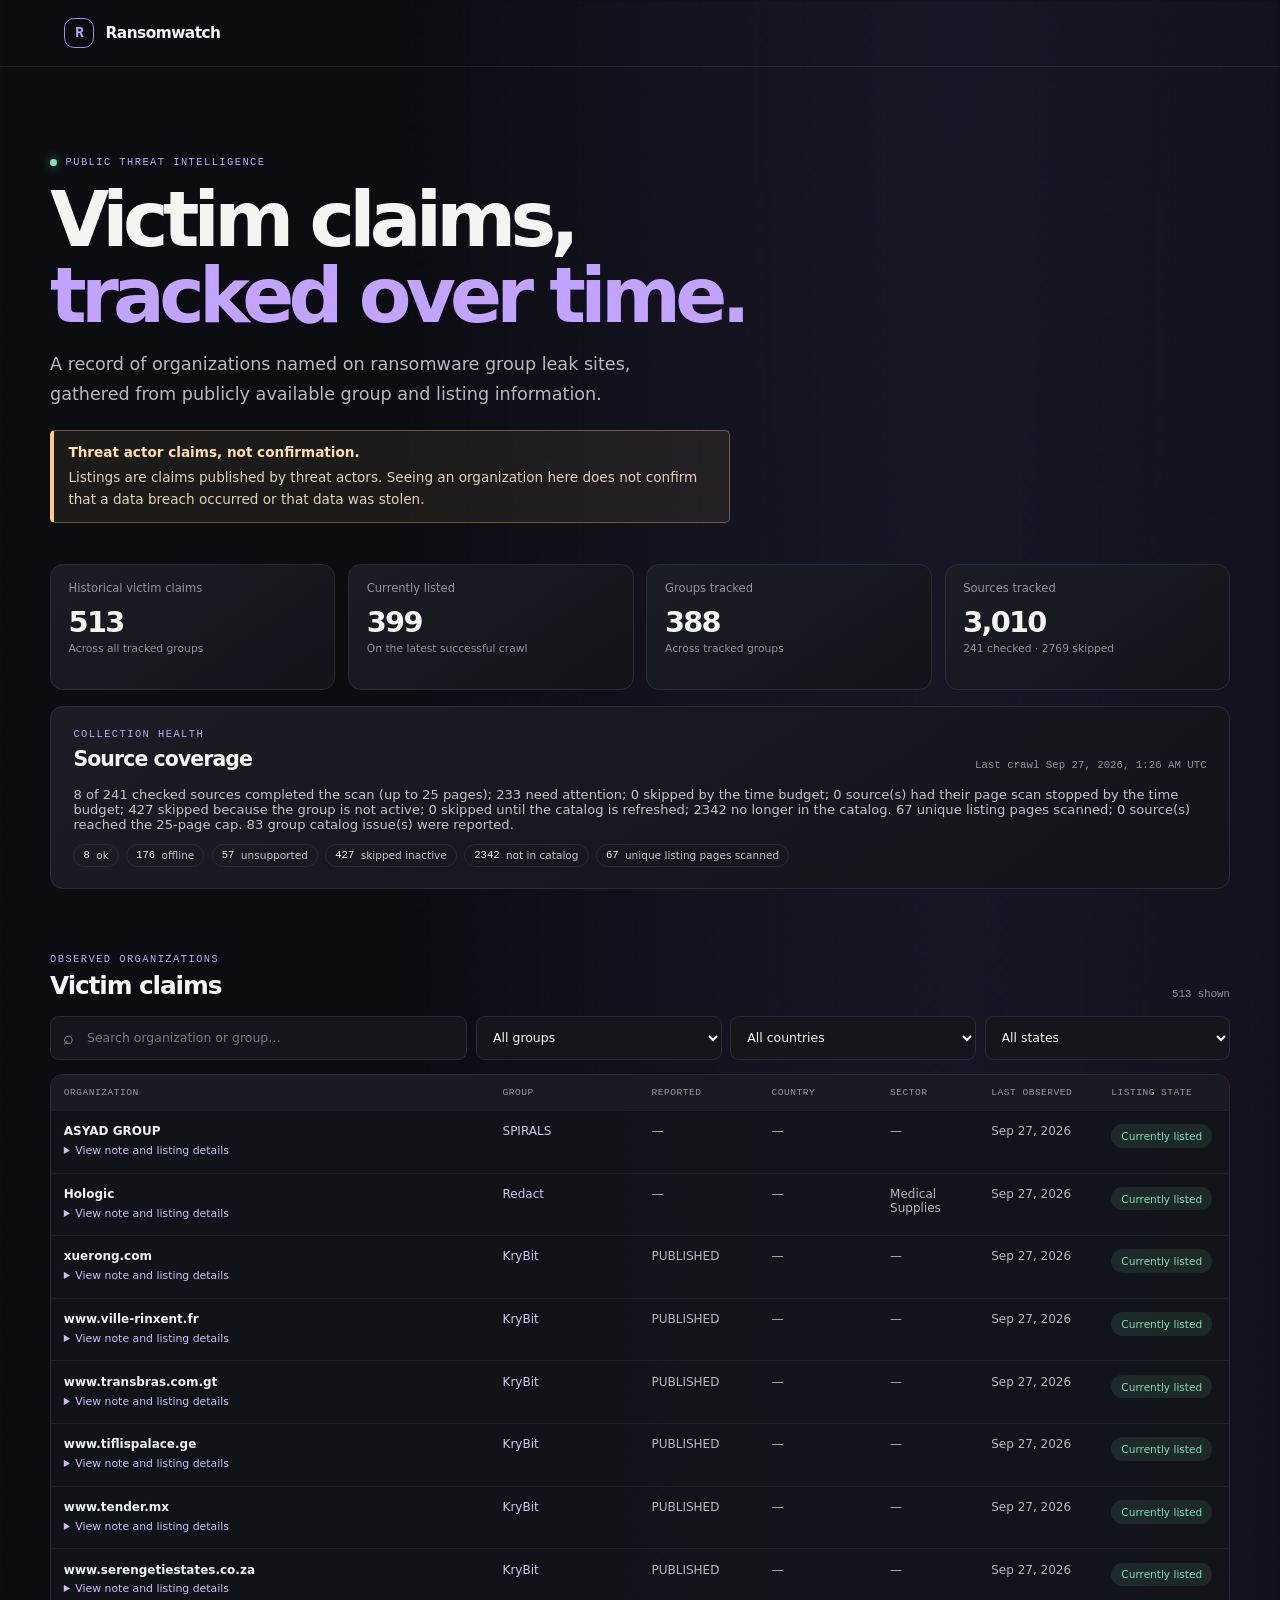
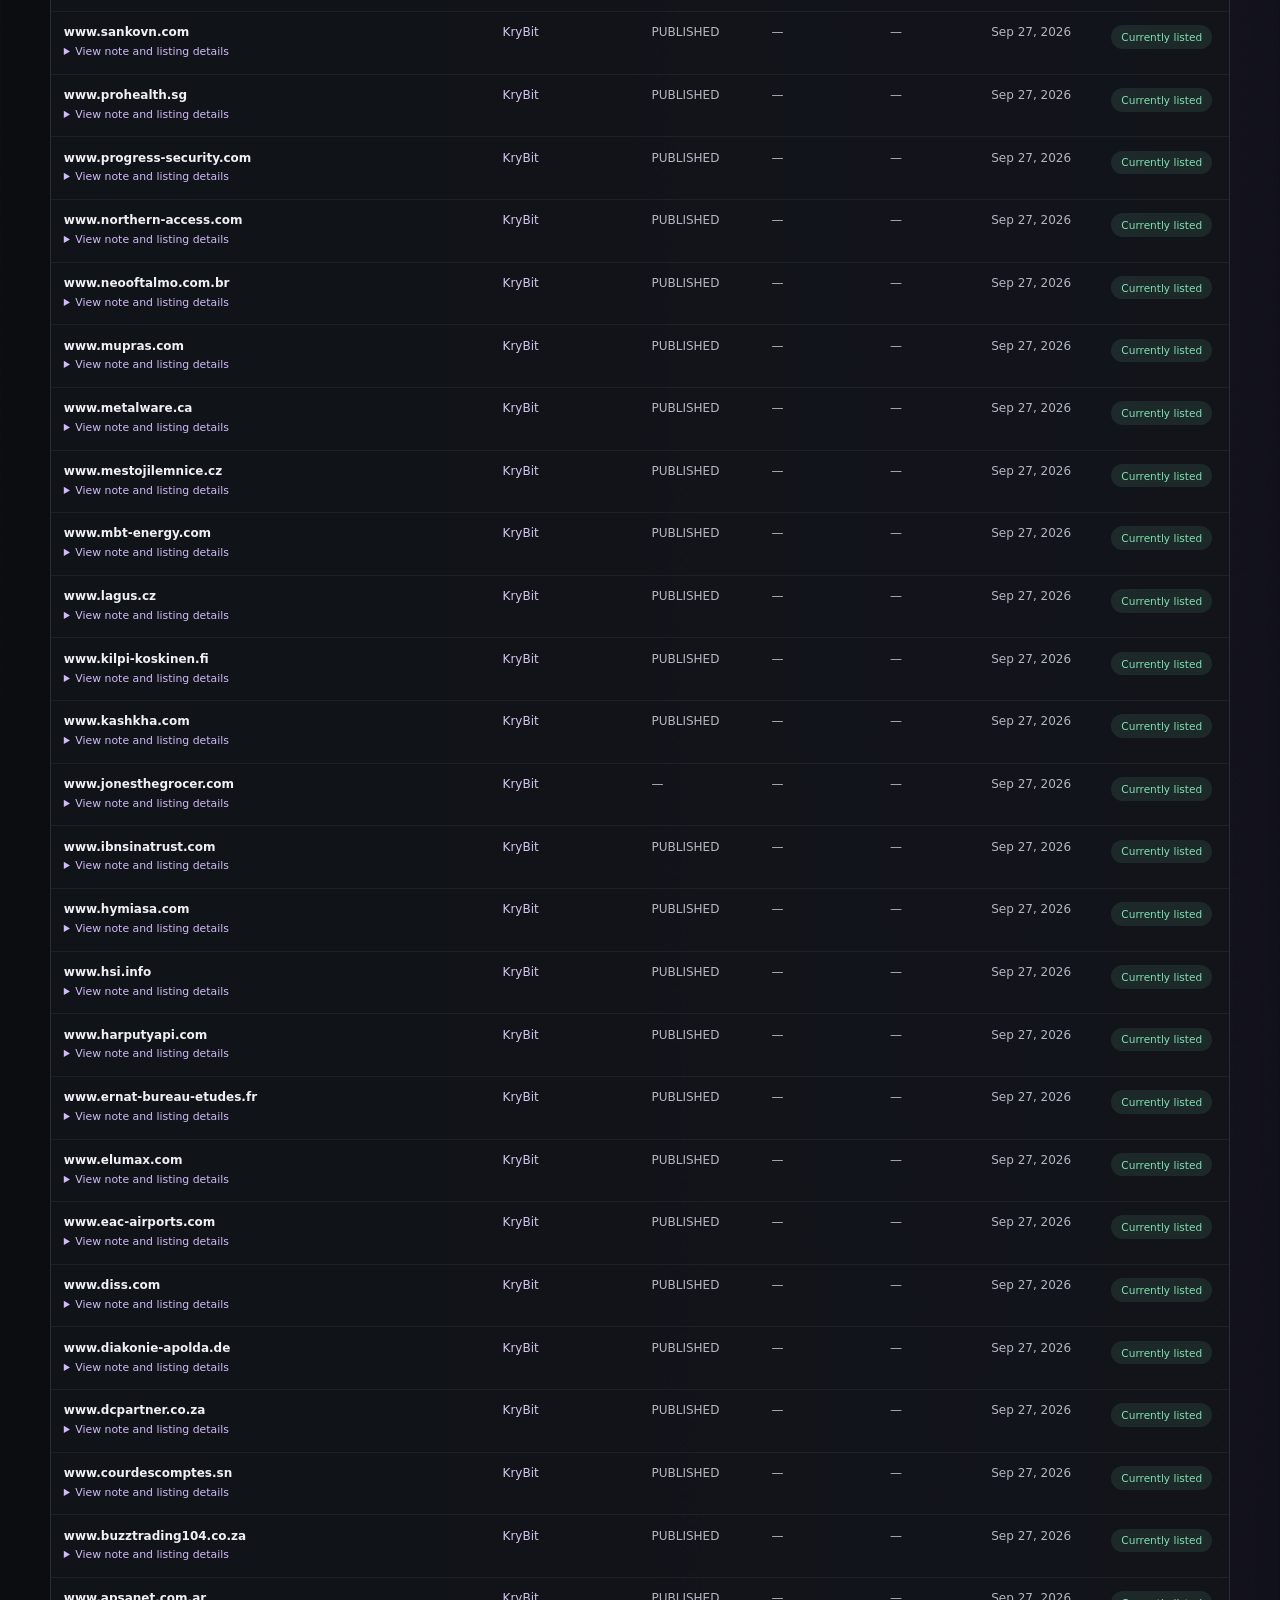
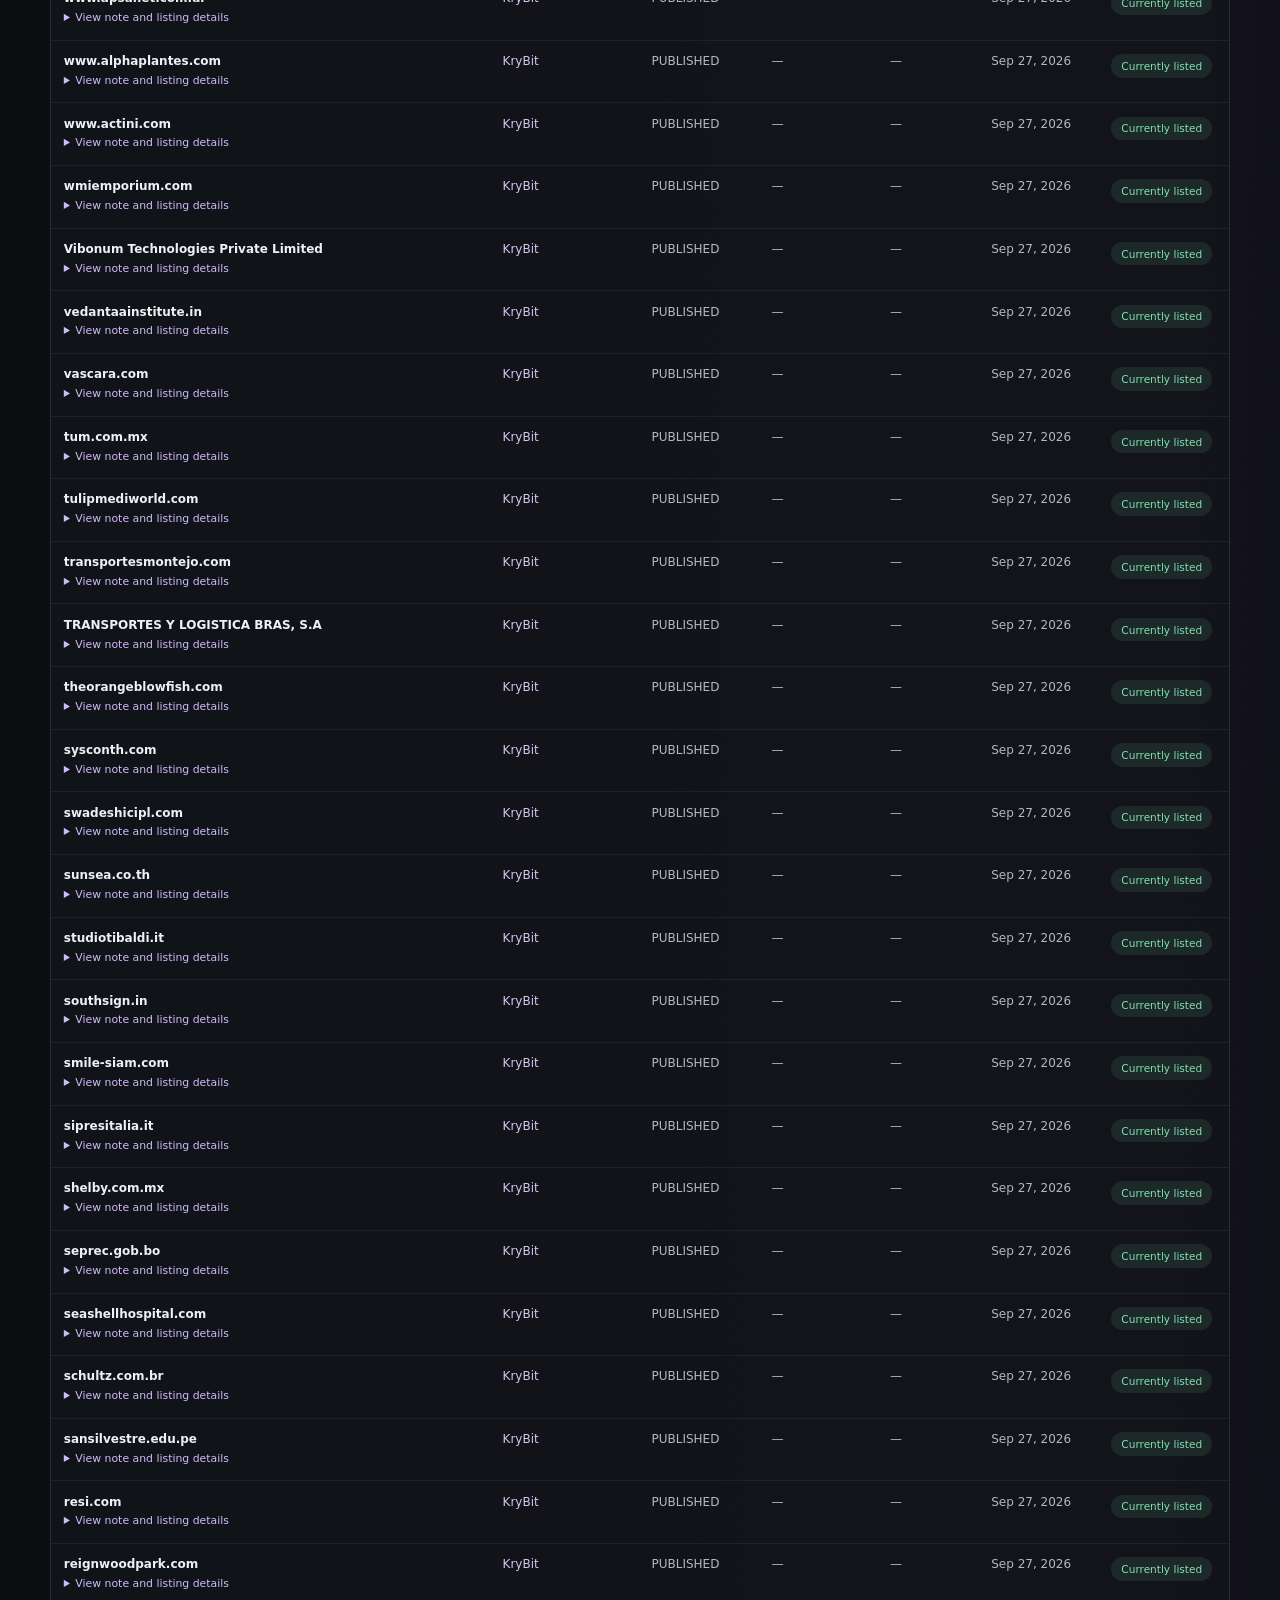
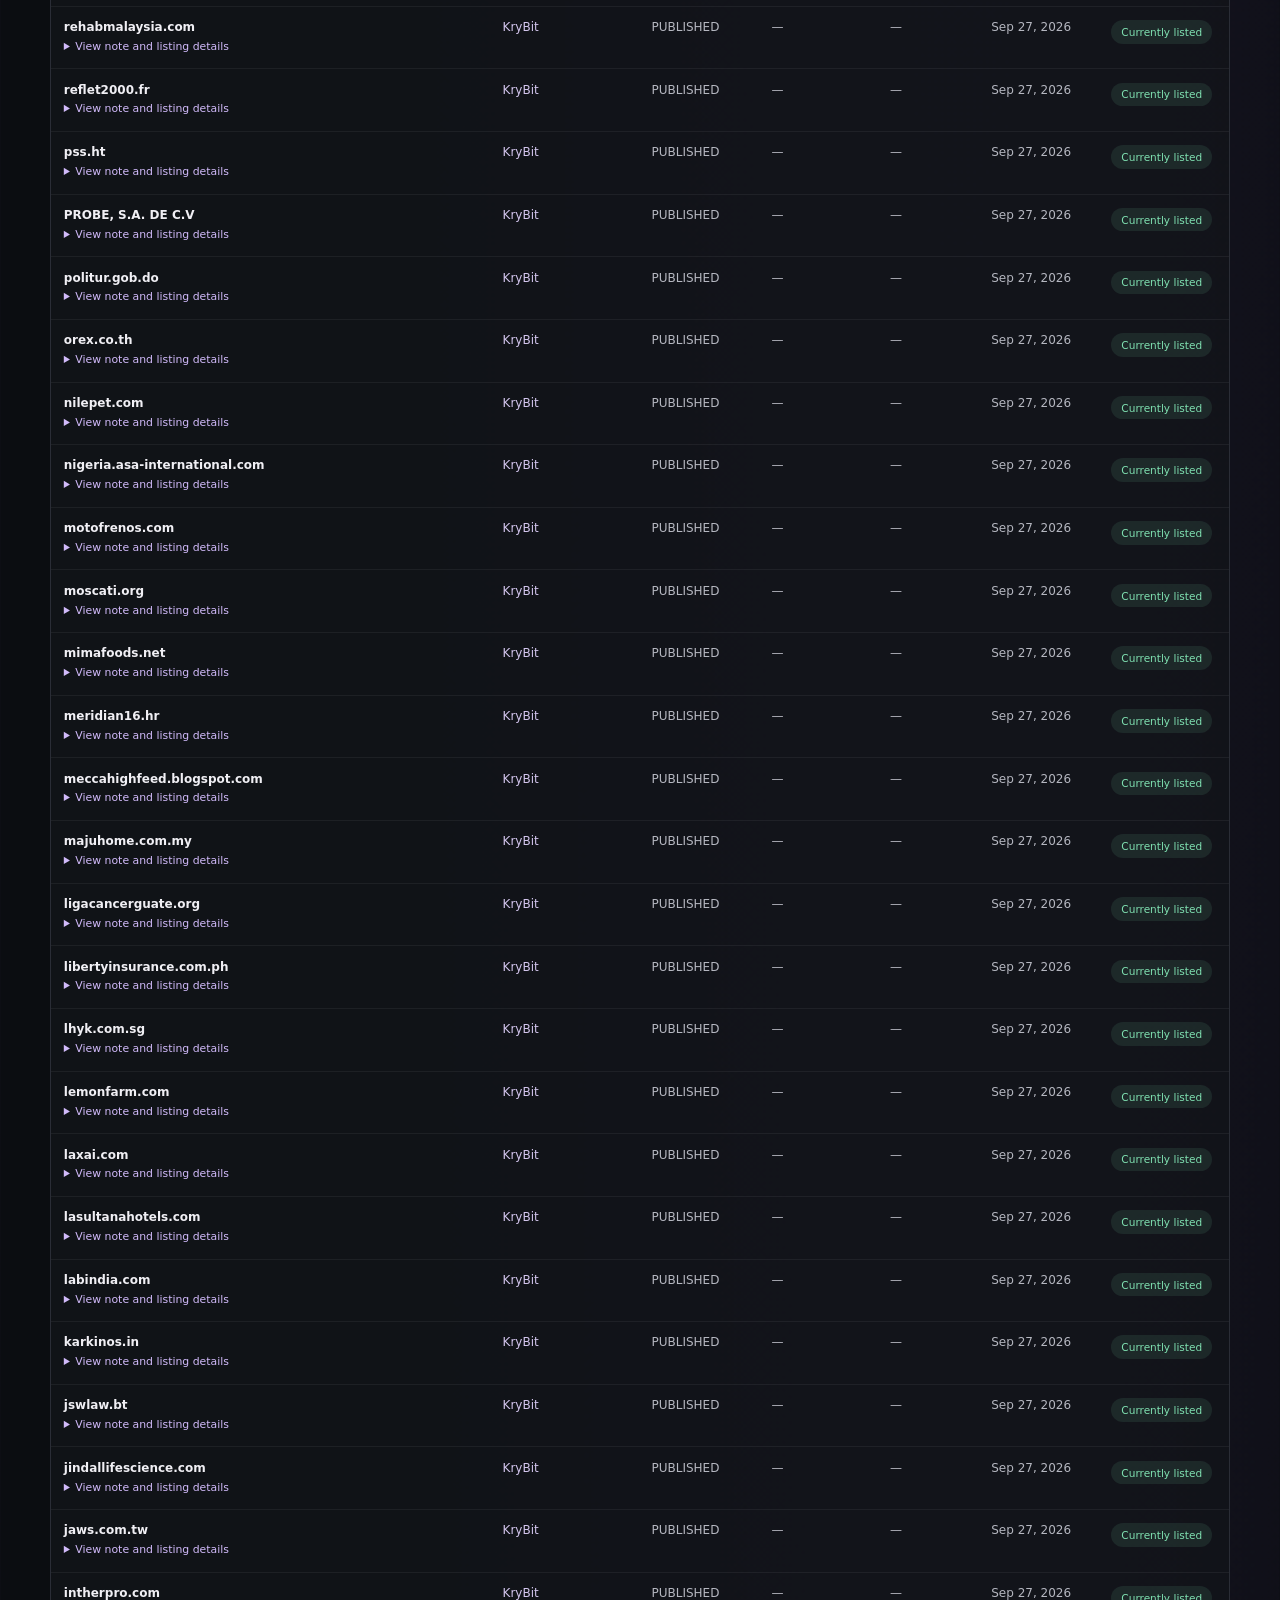
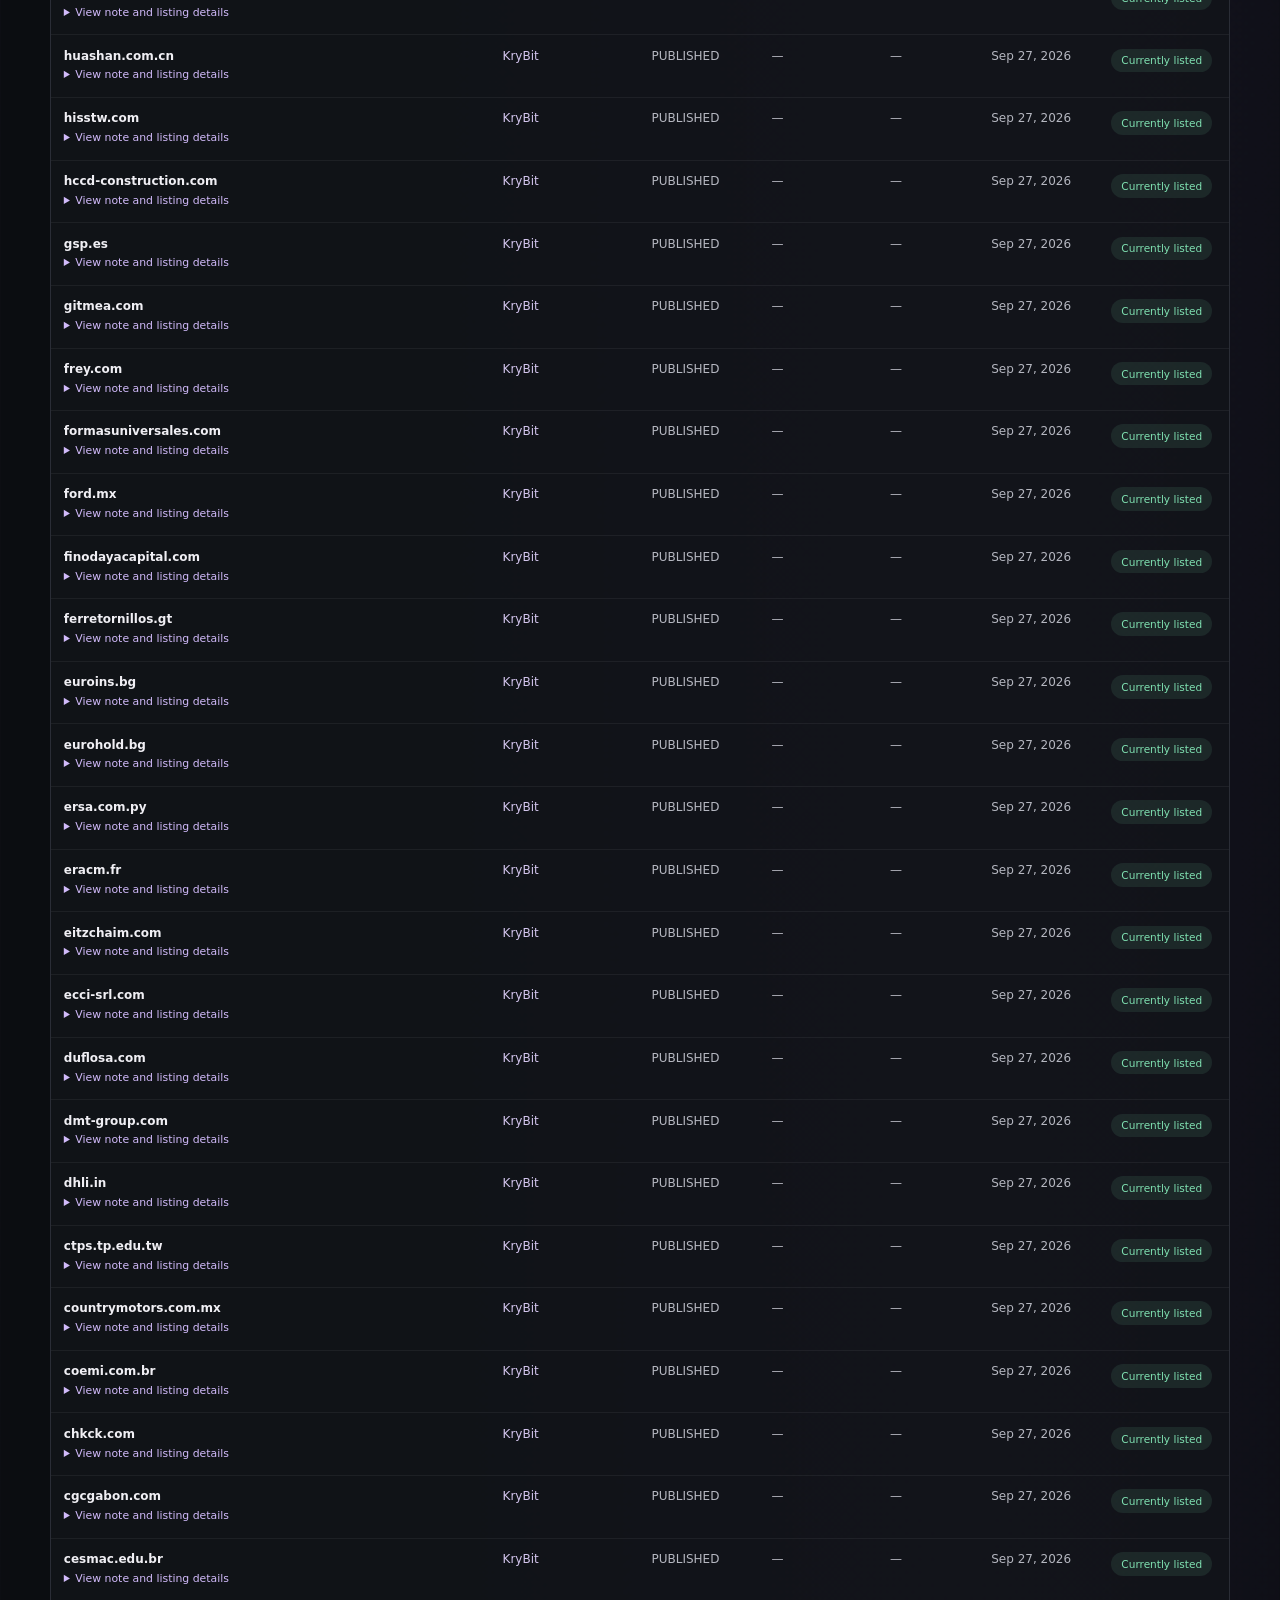
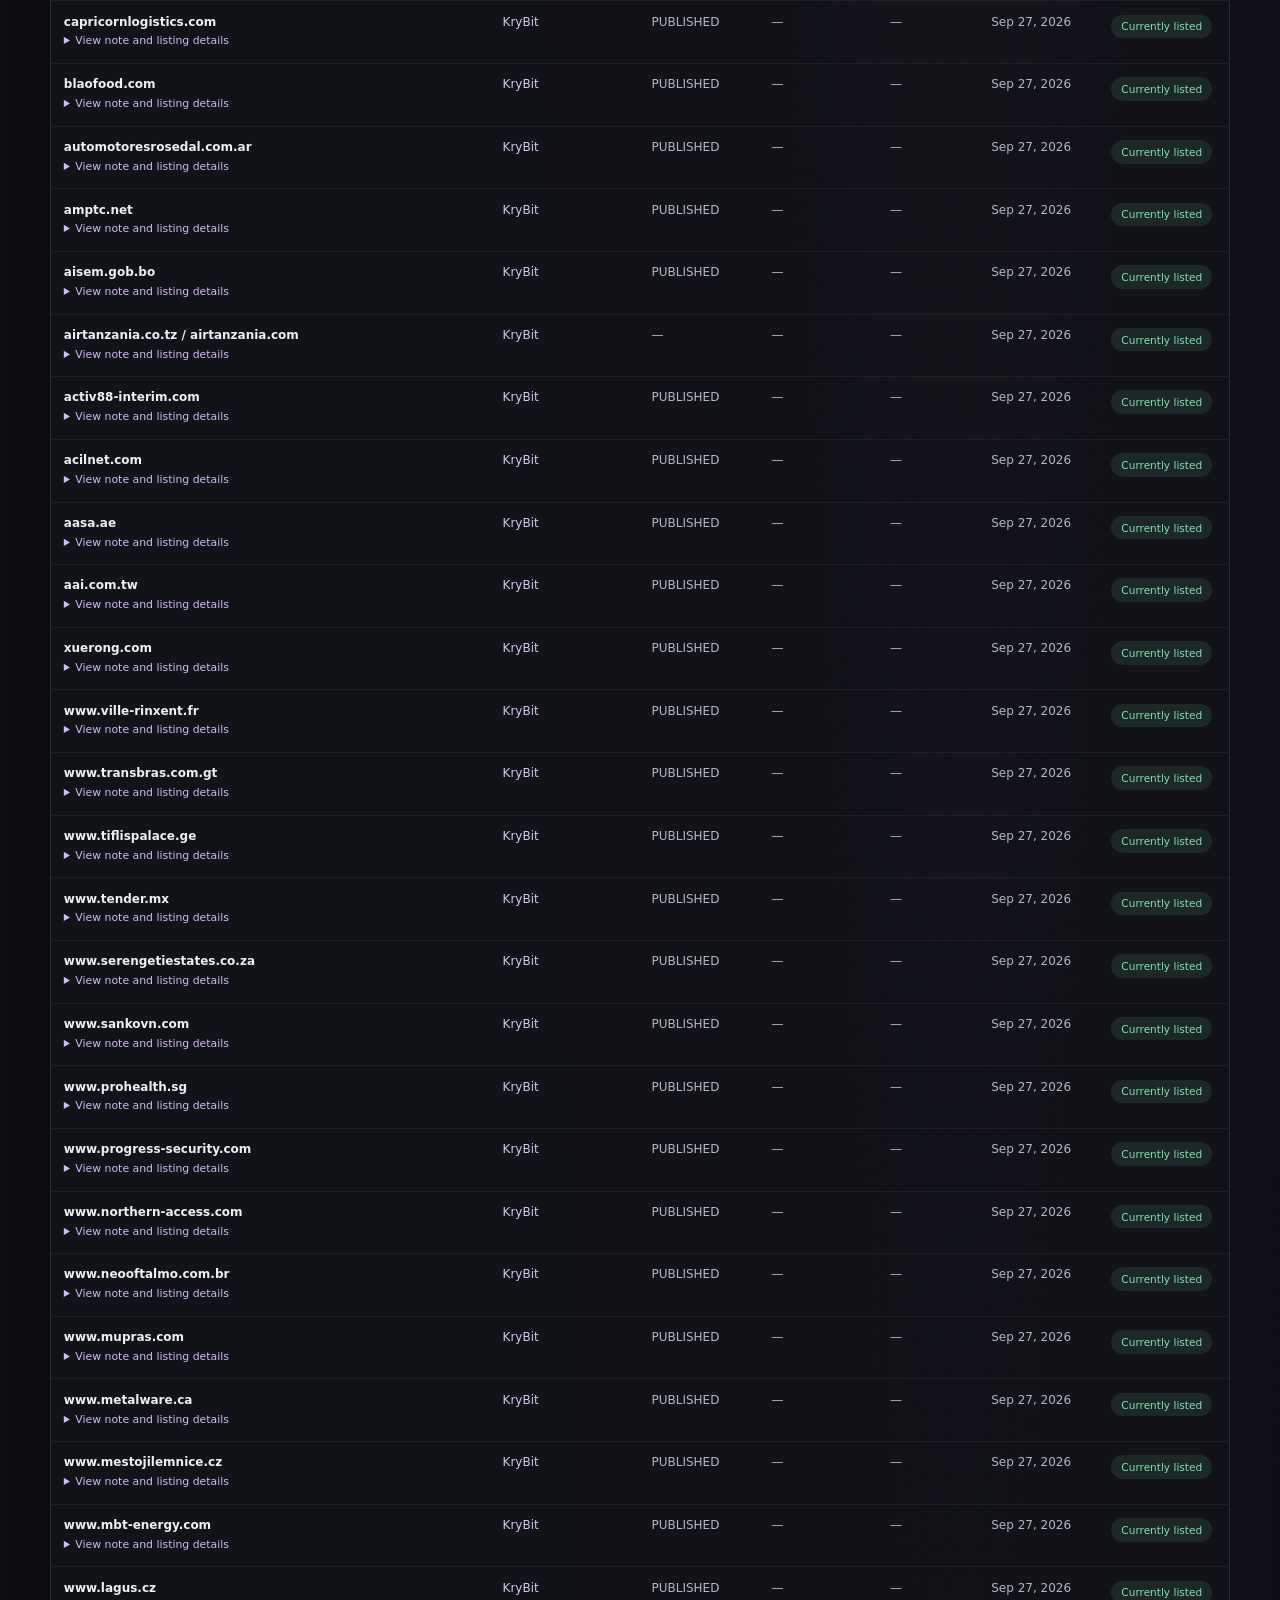
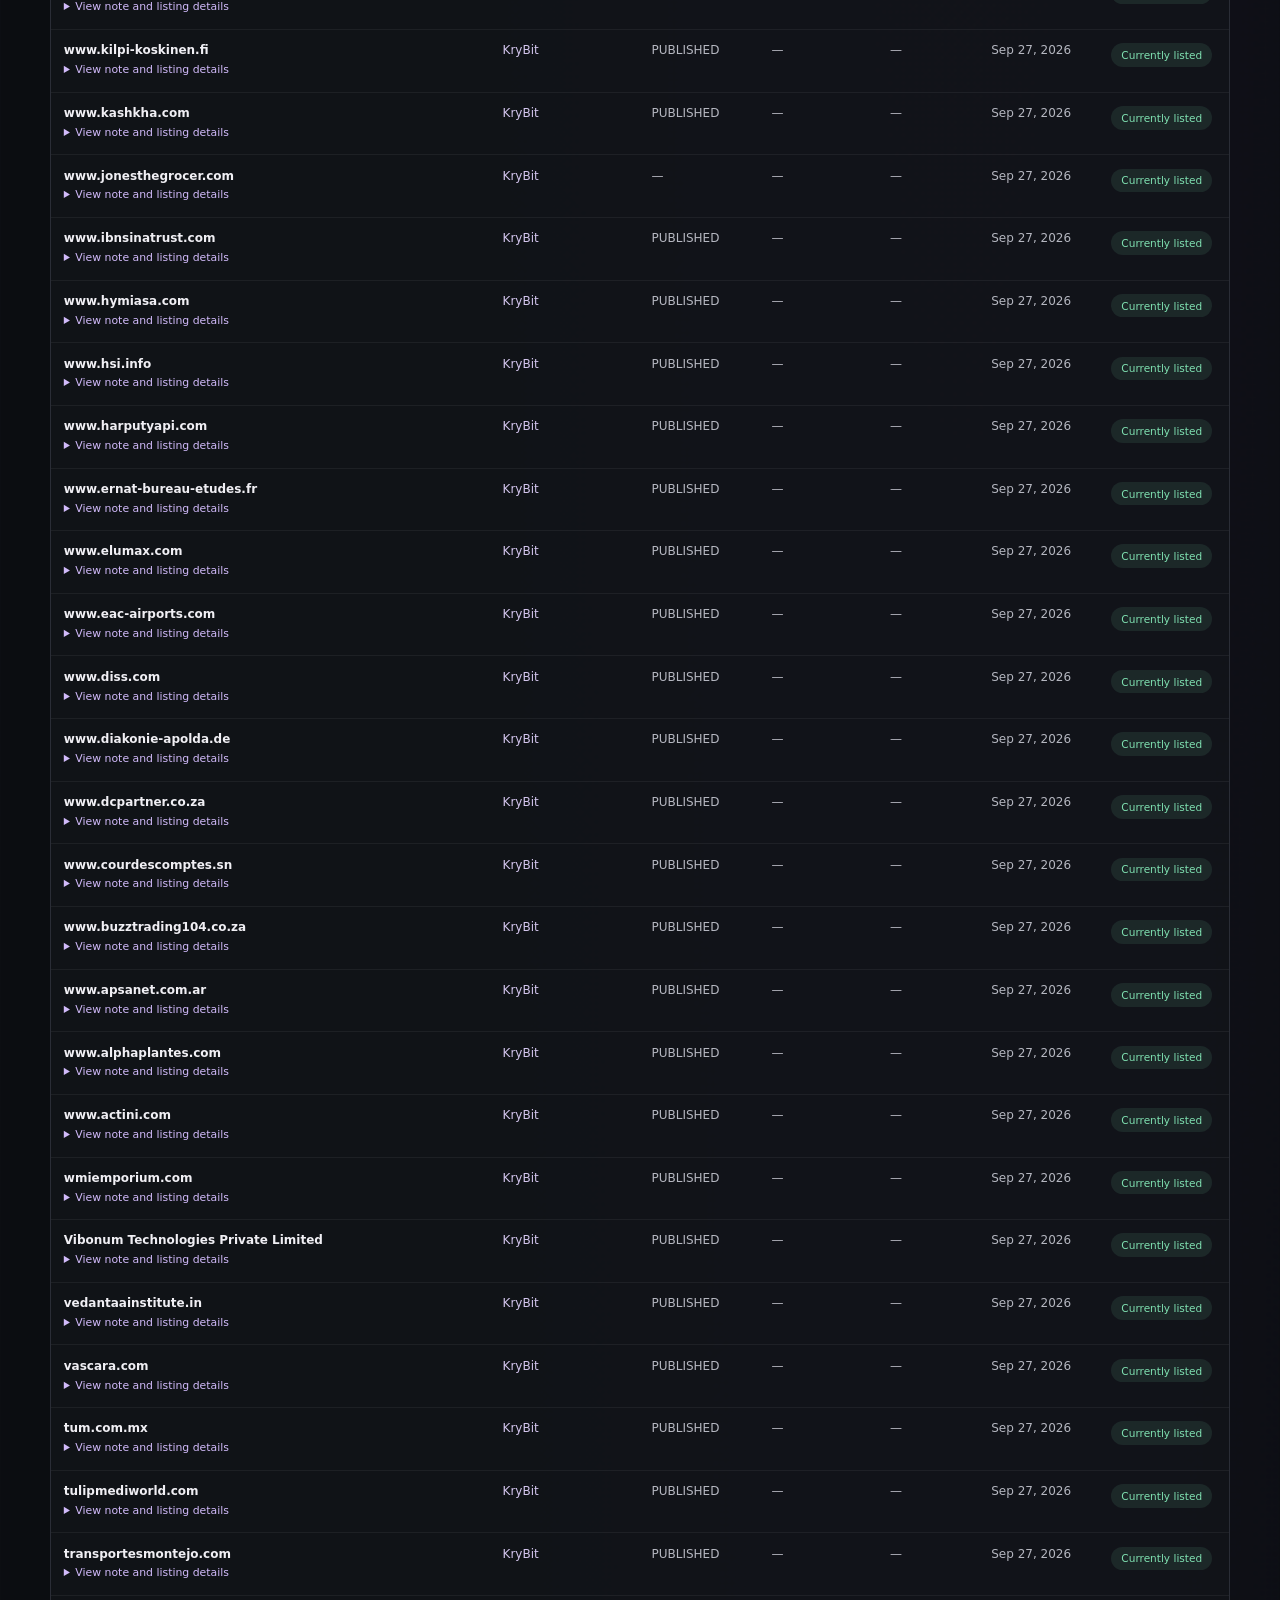
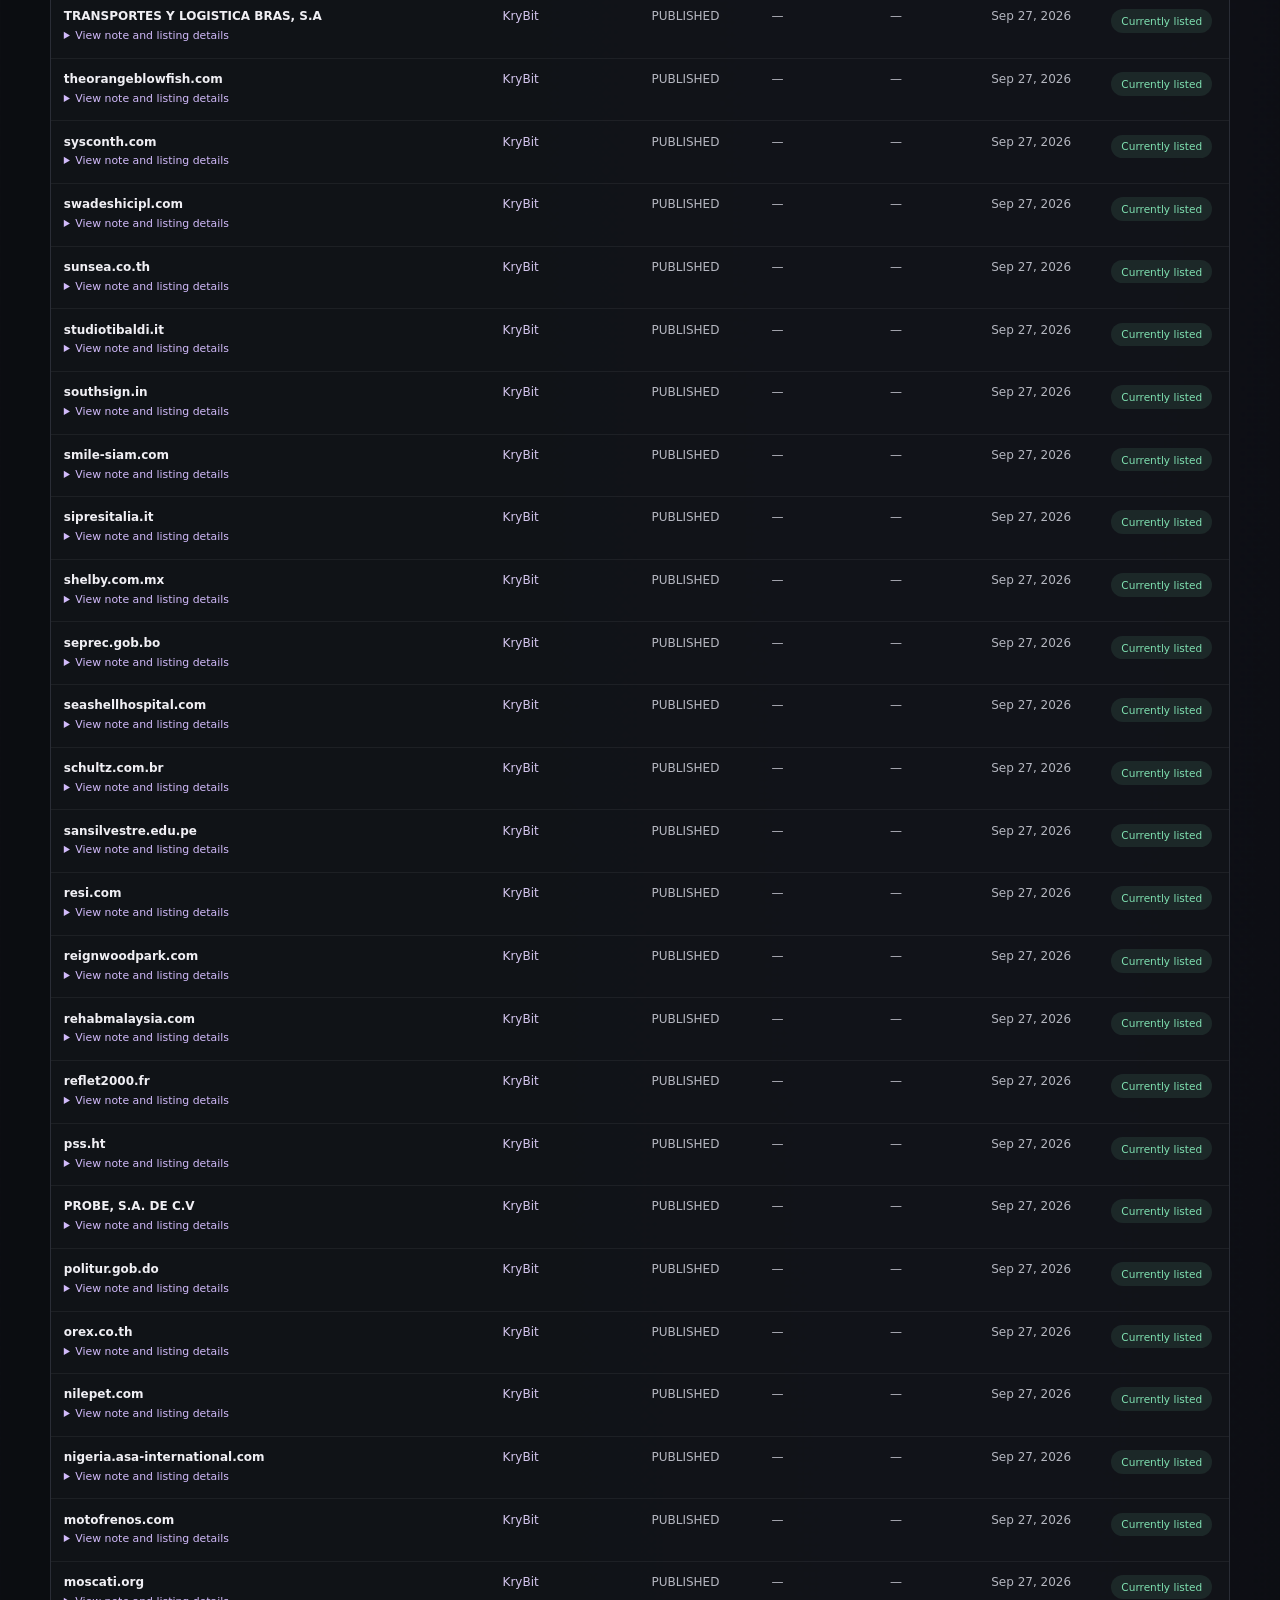
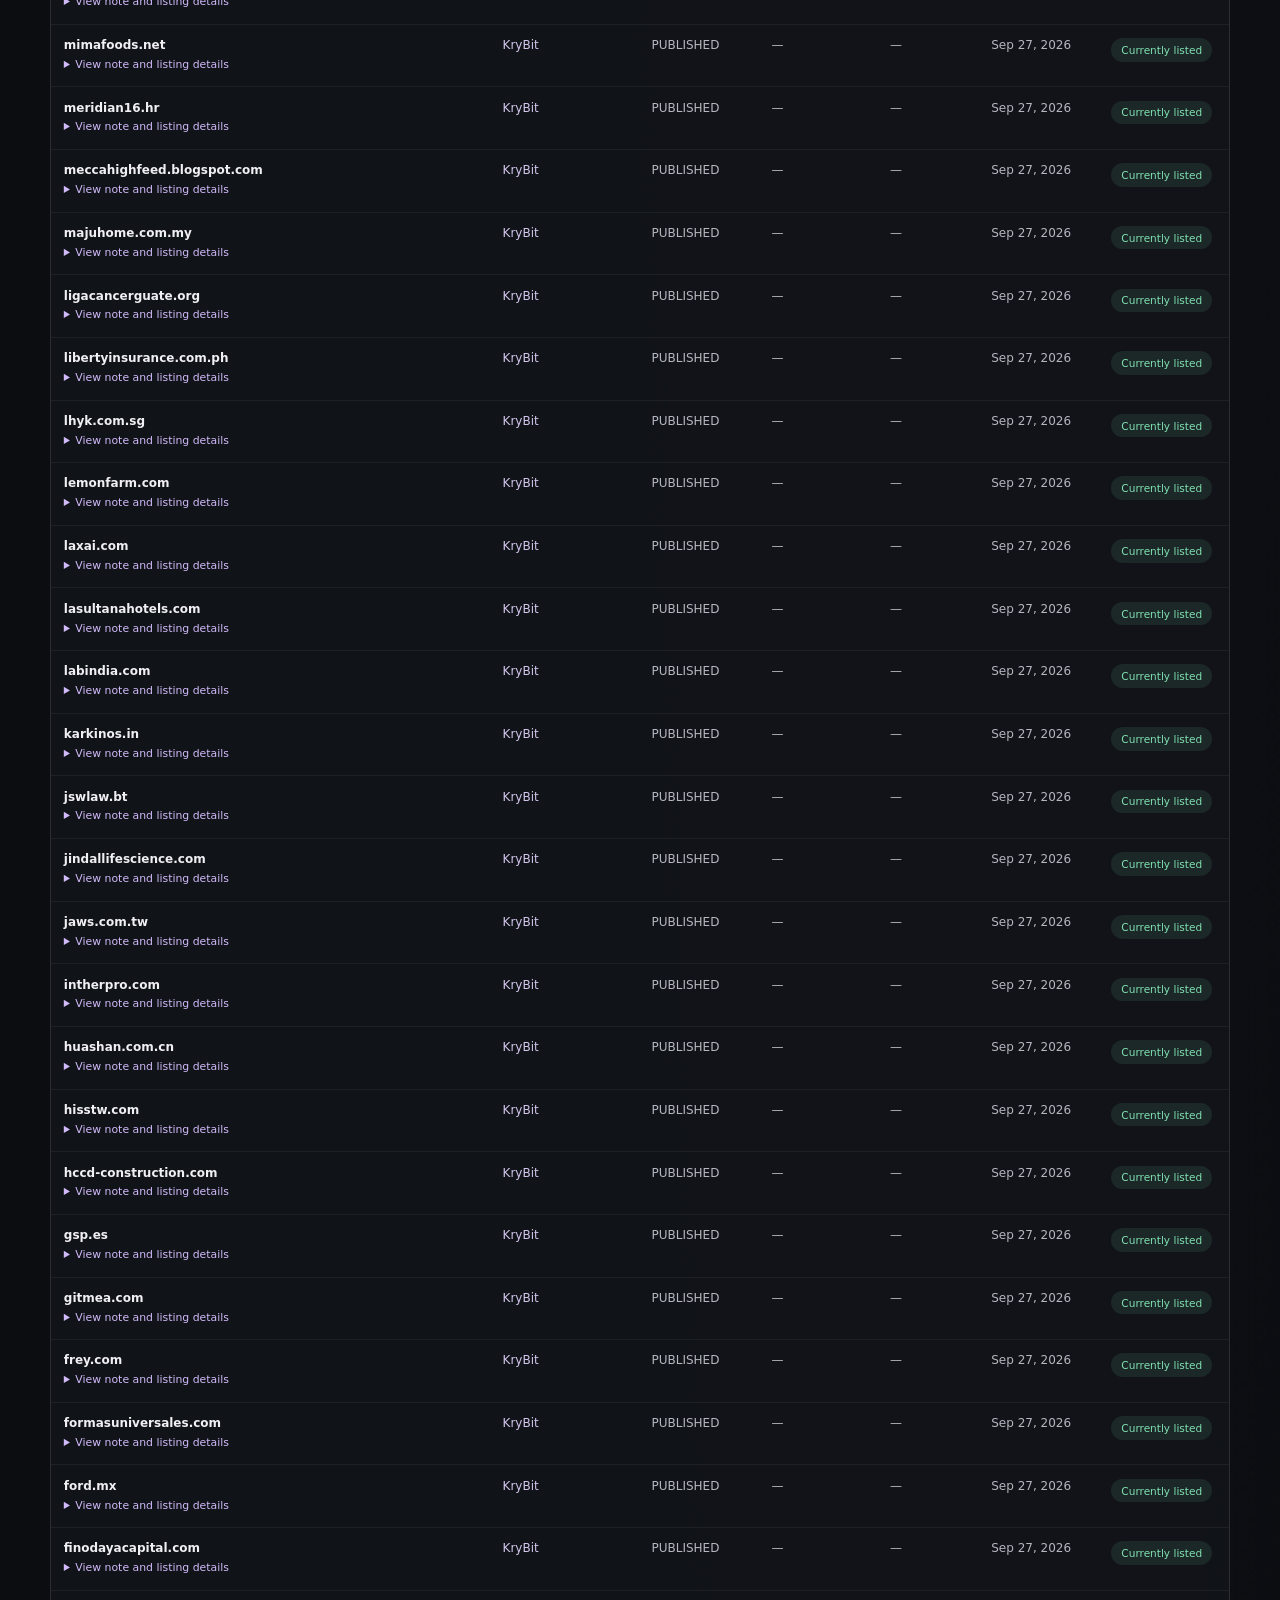
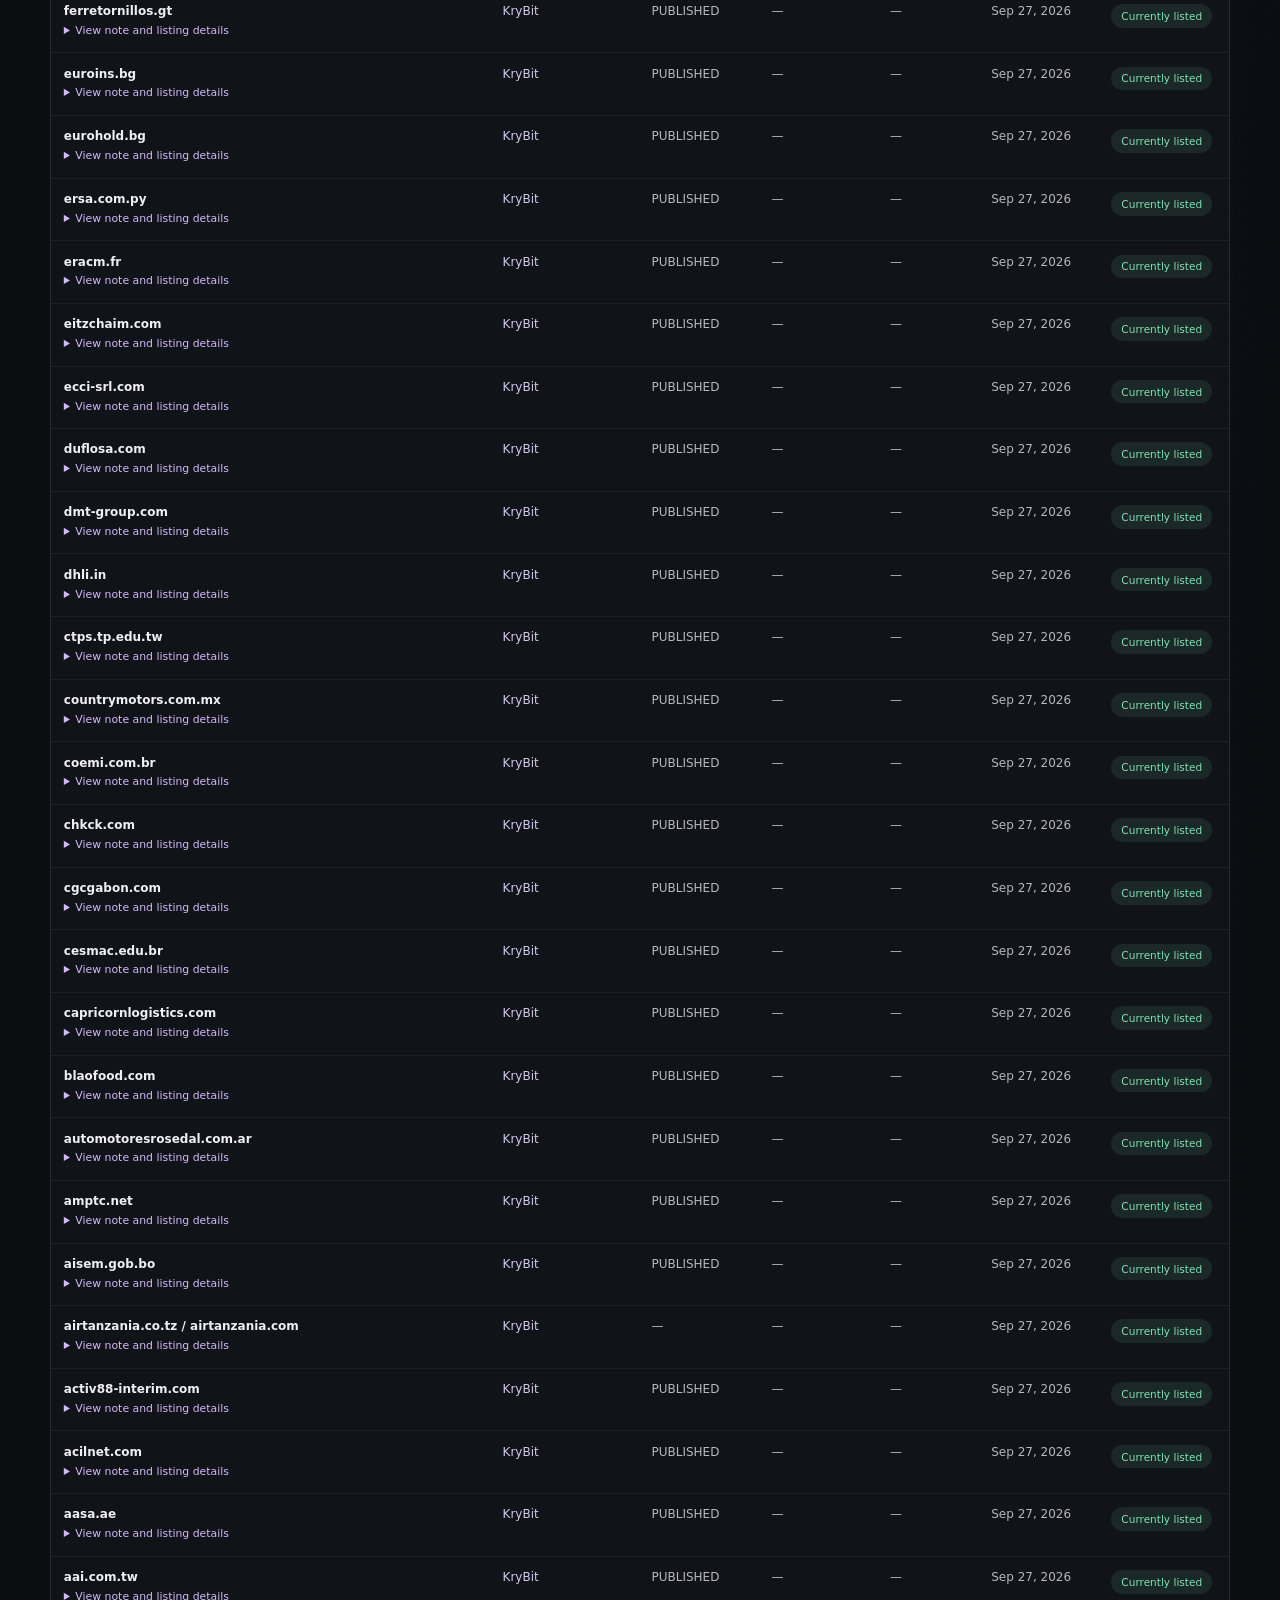
==== site/index.html @ bb66a1a2 "Improve victim classification and listing details" ====
<!doctype html>
<html lang="en">
  <head>
    <meta charset="utf-8">
    <meta name="viewport" content="width=device-width, initial-scale=1">
    <meta name="color-scheme" content="dark">
    <meta name="description" content="A public index of organization names claimed on ransomware group leak sites.">
    <title>Ransomwatch — victim claims tracker</title>
    <link rel="stylesheet" href="./styles.css">
    <script src="./app.js" defer></script>
  </head>
  <body>
    <header class="site-header">
      <a class="brand" href="./" aria-label="Ransomwatch home">
        <span class="brand-mark" aria-hidden="true">R</span>
        <span>Ransomwatch</span>
      </a>
    </header>

    <main class="page-shell">
      <section class="intro">
        <div class="eyebrow"><span class="live-dot"></span> PUBLIC THREAT INTELLIGENCE</div>
        <h1>Victim claims,<br><span>tracked over time.</span></h1>
        <p class="intro-copy">A record of organizations named on ransomware group leak sites, gathered from publicly available group and listing information.</p>
        <p class="claim-note"><strong>Threat actor claims, not confirmation.</strong> Listings are claims published by threat actors. Seeing an organization here does not confirm that a data breach occurred or that data was stolen.</p>
      </section>

      <section class="metrics" aria-label="Dataset overview">
        <article class="metric-card">
          <span class="metric-label">Historical victim claims</span>
          <strong id="metric-total">—</strong>
          <span class="metric-foot">Across all tracked groups</span>
        </article>
        <article class="metric-card">
          <span class="metric-label">Currently listed</span>
          <strong id="metric-listed">—</strong>
          <span class="metric-foot">On the latest successful crawl</span>
        </article>
        <article class="metric-card">
          <span class="metric-label">Groups tracked</span>
          <strong id="metric-groups">—</strong>
          <span class="metric-foot">Across tracked groups</span>
        </article>
        <article class="metric-card">
          <span class="metric-label">Sources tracked</span>
          <strong id="metric-sources">—</strong>
          <span class="metric-foot" id="coverage-caption">Coverage status</span>
        </article>
      </section>

      <section class="coverage-panel" aria-labelledby="coverage-title">
        <div class="coverage-heading">
          <div>
            <p class="eyebrow">COLLECTION HEALTH</p>
            <h2 id="coverage-title">Source coverage</h2>
          </div>
          <p id="updated-at" class="updated-at">Loading update time…</p>
        </div>
        <p id="coverage-summary" class="coverage-summary">Loading crawl status…</p>
        <div id="coverage-details" class="coverage-details" aria-live="polite"></div>
      </section>

      <section class="victims-section" aria-labelledby="victims-title">
        <div class="section-heading">
          <div>
            <p class="eyebrow">OBSERVED ORGANIZATIONS</p>
            <h2 id="victims-title">Victim claims</h2>
          </div>
          <p id="result-count" class="result-count"></p>
        </div>

        <div class="filters" role="search">
          <label class="search-field">
            <span class="sr-only">Search organizations and groups</span>
            <span class="search-icon" aria-hidden="true">⌕</span>
            <input id="search-input" type="search" placeholder="Search organization or group…" autocomplete="off">
          </label>
          <label>
            <span class="sr-only">Filter by group</span>
            <select id="group-filter">
              <option value="">All groups</option>
            </select>
          </label>
          <label>
            <span class="sr-only">Filter by country</span>
            <select id="country-filter">
              <option value="">All countries</option>
            </select>
          </label>
          <label>
            <span class="sr-only">Filter by listing state</span>
            <select id="state-filter">
              <option value="">All states</option>
              <option value="listed">Currently listed</option>
              <option value="not_seen">No longer seen</option>
              <option value="unknown">Unknown / stale</option>
            </select>
          </label>
        </div>

        <div id="loading-state" class="message-state" role="status">Loading victim data…</div>
        <div id="error-state" class="message-state error-state" role="alert" hidden>
          <strong>Victim data could not be loaded.</strong>
          <span id="error-message">Try again later.</span>
        </div>
        <div id="empty-state" class="message-state" hidden>
          <strong id="empty-title">No matching sightings</strong>
          <span id="empty-copy">Change a filter or clear the search.</span>
        </div>

        <div id="table-wrap" class="table-wrap" hidden>
          <table>
            <thead>
              <tr>
                <th scope="col">Organization</th>
                <th scope="col">Group</th>
                <th scope="col">Reported</th>
                <th scope="col">Country</th>
                <th scope="col">Sector</th>
                <th scope="col">Last observed</th>
                <th scope="col">Listing state</th>
              </tr>
            </thead>
            <tbody id="victim-rows"></tbody>
          </table>
        </div>
        <p class="listing-details-hint">Open “View note and listing details” directly below an organization’s name to see its original post title and any extra information captured from the listing.</p>
        <p class="data-footnote">Reported dates, countries, and sectors are shown as they appear on the listing when provided. “Last observed” is when this project last saw the entry. The crawler checks up to the first 25 listing pages for active groups; entries not found in those pages remain unknown. Historical sightings are retained. Optional details are claims shown by the threat actor, not independently verified.</p>
      </section>

      <section id="review-section" class="review-section" aria-labelledby="review-title" hidden>
        <div class="section-heading">
          <div>
            <p class="eyebrow">RETAINED FOR INSPECTION</p>
            <h2 id="review-title">Headlines and ambiguous listings <span class="review-count" id="review-count"></span></h2>
          </div>
        </div>
        <p id="review-summary" class="review-summary"></p>
        <div class="table-wrap">
          <table>
            <thead>
              <tr>
                <th scope="col">Post title</th>
                <th scope="col">Possible organization</th>
                <th scope="col">Group</th>
                <th scope="col">Classification</th>
                <th scope="col">Last observed</th>
                <th scope="col">Claim details</th>
              </tr>
            </thead>
            <tbody id="review-rows"></tbody>
          </table>
        </div>
      </section>
    </main>

    <footer class="site-footer">
      <span>Ransomwatch</span>
      <span>Metadata only · No leaked files are stored or linked</span>
    </footer>
  </body>
</html>
---- site/styles.css ----
:root {
  color-scheme: dark;
  --ink: #f4f4f2;
  --muted: #92949d;
  --subtle: #666a75;
  --surface: #14161b;
  --surface-raised: #1a1c23;
  --line: #2a2d36;
  --page: #0b0d11;
  --accent: #c2a3ff;
  --accent-dim: #3b2d59;
  --green: #7fe0b1;
  --amber: #ffca83;
  --red: #ff8a8a;
  font-family: Inter, ui-sans-serif, system-ui, -apple-system, BlinkMacSystemFont, "Segoe UI", sans-serif;
  background: var(--page);
  color: var(--ink);
  font-synthesis: none;
  text-rendering: optimizeLegibility;
}

* {
  box-sizing: border-box;
}

body {
  margin: 0;
  min-width: 320px;
  background:
    radial-gradient(ellipse at 75% -18%, rgba(100, 69, 155, 0.2), transparent 37rem),
    var(--page);
}

a {
  color: inherit;
}

.site-header,
.site-footer {
  display: flex;
  align-items: center;
  justify-content: space-between;
  gap: 1.5rem;
  padding: 1.1rem clamp(1.25rem, 5vw, 5rem);
}

.site-header {
  border-bottom: 1px solid rgba(255, 255, 255, 0.07);
}

.brand {
  display: inline-flex;
  align-items: center;
  gap: 0.7rem;
  text-decoration: none;
  font-size: 0.96rem;
  font-weight: 800;
  letter-spacing: -0.035em;
}

.brand-mark {
  display: grid;
  width: 1.9rem;
  height: 1.9rem;
  place-items: center;
  border: 1px solid #a988e5;
  border-radius: 0.62rem;
  color: var(--accent);
  font-family: ui-monospace, SFMono-Regular, Menlo, monospace;
  font-size: 0.88rem;
}

.page-shell {
  width: min(100% - 2.5rem, 1180px);
  margin: 0 auto;
}

.intro {
  max-width: 760px;
  padding: clamp(3rem, 7vw, 6.4rem) 0 2.6rem;
}

.eyebrow {
  margin: 0 0 0.85rem;
  color: var(--accent);
  font-family: ui-monospace, SFMono-Regular, Menlo, monospace;
  font-size: 0.65rem;
  letter-spacing: 0.14em;
}

.intro .eyebrow {
  display: flex;
  align-items: center;
  gap: 0.55rem;
}

.live-dot {
  display: inline-block;
  width: 0.42rem;
  height: 0.42rem;
  border-radius: 50%;
  background: var(--green);
  box-shadow: 0 0 0.75rem rgba(127, 224, 177, 0.55);
}

h1,
h2,
p {
  margin-top: 0;
}

h1,
h2 {
  font-family: Inter, ui-sans-serif, system-ui, -apple-system, BlinkMacSystemFont, "Segoe UI", sans-serif;
}

h1 {
  margin-bottom: 1rem;
  font-size: clamp(2.55rem, 6vw, 5rem);
  font-weight: 800;
  letter-spacing: -0.075em;
  line-height: 0.99;
}

h1 span {
  color: var(--accent);
}

.intro-copy {
  max-width: 610px;
  margin-bottom: 1.25rem;
  color: #b8b9c0;
  font-size: clamp(0.97rem, 1.7vw, 1.1rem);
  line-height: 1.7;
}

.claim-note {
  max-width: 680px;
  margin: 0;
  padding: 0.72rem 0.9rem;
  border: 1px solid rgba(255, 202, 131, 0.34);
  border-left: 4px solid var(--amber);
  border-radius: 0.3rem;
  background: rgba(255, 202, 131, 0.075);
  color: #e1d2b9;
  font-size: 0.85rem;
  line-height: 1.6;
}

.claim-note strong {
  display: block;
  margin-bottom: 0.18rem;
  color: #ffe0ac;
}

.metrics {
  display: grid;
  grid-template-columns: repeat(4, minmax(0, 1fr));
  gap: 0.8rem;
  margin-bottom: 1rem;
}

.metric-card,
.coverage-panel {
  border: 1px solid var(--line);
  border-radius: 0.8rem;
  background: linear-gradient(145deg, rgba(28, 30, 38, 0.94), rgba(18, 20, 25, 0.96));
}

.metric-card {
  min-height: 126px;
  padding: 1rem 1.1rem;
}

.metric-label,
.metric-foot {
  display: block;
  color: var(--muted);
  font-size: 0.72rem;
}

.metric-card strong {
  display: block;
  margin: 0.6rem 0 0.2rem;
  font-size: 1.8rem;
  font-weight: 700;
  letter-spacing: -0.06em;
}

.metric-foot {
  font-size: 0.67rem;
}

.coverage-panel {
  margin-bottom: 4rem;
  padding: 1.3rem 1.4rem;
}

.coverage-heading,
.section-heading {
  display: flex;
  align-items: end;
  justify-content: space-between;
  gap: 1rem;
}

.coverage-heading h2,
.section-heading h2 {
  margin: 0;
  font-size: 1.28rem;
  letter-spacing: -0.045em;
}

.coverage-heading .eyebrow,
.section-heading .eyebrow {
  margin-bottom: 0.4rem;
}

.updated-at,
.result-count {
  margin: 0;
  color: var(--muted);
  font-family: ui-monospace, SFMono-Regular, Menlo, monospace;
  font-size: 0.67rem;
}

.coverage-summary {
  margin: 1rem 0 0.75rem;
  color: #c2c3ca;
  font-size: 0.82rem;
}

.coverage-details {
  display: flex;
  flex-wrap: wrap;
  gap: 0.45rem;
}

.coverage-chip,
.state-pill {
  display: inline-flex;
  align-items: center;
  gap: 0.4rem;
  border: 1px solid var(--line);
  border-radius: 99px;
  padding: 0.3rem 0.57rem;
  color: #c3c4cb;
  font-size: 0.66rem;
}

.coverage-chip strong {
  color: var(--ink);
  font-family: ui-monospace, SFMono-Regular, Menlo, monospace;
  font-weight: 500;
}

.victims-section {
  margin-bottom: 4.5rem;
}

.review-section {
  margin: -1.5rem 0 4.5rem;
}

.review-summary {
  margin: -0.35rem 0 0.8rem;
  color: var(--muted);
  font-size: 0.76rem;
  line-height: 1.6;
}

.review-count {
  color: var(--muted);
  font-family: ui-monospace, SFMono-Regular, Menlo, monospace;
  font-size: 0.8em;
  font-weight: 400;
}

.section-heading {
  margin-bottom: 1rem;
}

.section-heading h2 {
  font-size: 1.55rem;
}

.filters {
  display: grid;
  grid-template-columns: minmax(210px, 1.7fr) repeat(3, minmax(135px, 1fr));
  gap: 0.55rem;
  margin-bottom: 0.9rem;
}

.filters label {
  position: relative;
  display: block;
}

.filters input,
.filters select {
  width: 100%;
  height: 2.7rem;
  border: 1px solid var(--line);
  border-radius: 0.55rem;
  outline: none;
  background: var(--surface);
  color: var(--ink);
  font: inherit;
  font-size: 0.78rem;
}

.filters input {
  padding: 0 0.85rem 0 2.25rem;
}

.filters select {
  padding: 0 2rem 0 0.75rem;
}

.filters input:focus,
.filters select:focus {
  border-color: #8e72bf;
  box-shadow: 0 0 0 3px rgba(194, 163, 255, 0.1);
}

.filters input::placeholder {
  color: #777a85;
}

.search-icon {
  position: absolute;
  top: 50%;
  left: 0.8rem;
  transform: translateY(-53%);
  color: #9d91b3;
  font-size: 1.15rem;
  pointer-events: none;
}

.message-state {
  display: grid;
  min-height: 150px;
  place-content: center;
  gap: 0.4rem;
  border: 1px dashed #363943;
  border-radius: 0.8rem;
  color: var(--muted);
  text-align: center;
  font-size: 0.82rem;
}

.message-state strong {
  color: #e2e2e5;
  font-size: 0.96rem;
}

.error-state strong {
  color: var(--red);
}

.table-wrap {
  overflow-x: auto;
  border: 1px solid var(--line);
  border-radius: 0.8rem;
  background: rgba(18, 20, 25, 0.8);
}

table {
  width: 100%;
  border-collapse: collapse;
  text-align: left;
}

th {
  padding: 0.75rem 0.8rem;
  background: #191b22;
  color: #9799a3;
  font-family: ui-monospace, SFMono-Regular, Menlo, monospace;
  font-size: 0.6rem;
  font-weight: 400;
  letter-spacing: 0.05em;
  text-transform: uppercase;
  white-space: nowrap;
}

td {
  padding: 0.83rem 0.8rem;
  border-top: 1px solid rgba(255, 255, 255, 0.055);
  color: #b5b7c0;
  font-size: 0.75rem;
  vertical-align: top;
}

tbody tr:hover {
  background: rgba(194, 163, 255, 0.045);
}

.organization-cell {
  min-width: 180px;
  color: #f0eff4;
  font-weight: 600;
}

.organization-name {
  margin-bottom: 0.3rem;
}

.organization-cell details summary {
  max-width: 190px;
  color: #d1bafa;
  cursor: pointer;
  font-size: 0.68rem;
  font-weight: 400;
  line-height: 1.5;
}

.group-cell {
  min-width: 130px;
  color: #d3c5ed;
}

.date-cell {
  min-width: 120px;
  white-space: nowrap;
}

.state-pill {
  border-color: transparent;
  white-space: nowrap;
}

.state-pill.listed {
  background: rgba(127, 224, 177, 0.1);
  color: var(--green);
}

.state-pill.not_seen {
  background: rgba(255, 202, 131, 0.1);
  color: var(--amber);
}

.state-pill.unknown {
  background: rgba(255, 138, 138, 0.1);
  color: var(--red);
}

td details summary {
  color: #d1bafa;
  cursor: pointer;
  font-size: 0.68rem;
  line-height: 1.5;
}

.claim-details-list {
  margin: 0.65rem 0 0;
  min-width: 180px;
}

.claim-details-list dt {
  margin-top: 0.45rem;
  color: #92949d;
  font-size: 0.62rem;
  font-weight: 650;
  text-transform: uppercase;
}

.claim-details-list dd {
  margin: 0.12rem 0 0;
  color: #d4d4db;
  font-size: 0.69rem;
  font-weight: 400;
  line-height: 1.5;
  overflow-wrap: anywhere;
  white-space: pre-wrap;
}

.detail-attribution,
.inferred-label {
  display: inline-block;
  margin: 0.45rem 0 0;
  color: #96909f;
  font-size: 0.59rem;
  font-weight: 400;
  line-height: 1.45;
}

.inferred-label {
  margin-top: 0.15rem;
}

.data-footnote {
  margin: 0.8rem 0 0;
  color: var(--subtle);
  font-size: 0.68rem;
  line-height: 1.55;
}

.listing-details-hint {
  margin: 0.9rem 0 0;
  color: #c3b2e4;
  font-size: 0.74rem;
  line-height: 1.55;
}

.site-footer {
  border-top: 1px solid rgba(255, 255, 255, 0.07);
  color: #777a83;
  font-size: 0.68rem;
}

.sr-only {
  position: absolute;
  width: 1px;
  height: 1px;
  padding: 0;
  margin: -1px;
  overflow: hidden;
  clip: rect(0, 0, 0, 0);
  white-space: nowrap;
  border: 0;
}

[hidden] {
  display: none !important;
}

@media (max-width: 860px) {
  .metrics {
    grid-template-columns: repeat(2, minmax(0, 1fr));
  }

  .filters {
    grid-template-columns: repeat(3, minmax(0, 1fr));
  }

  .search-field {
    grid-column: 1 / -1;
  }
}

@media (max-width: 560px) {
  .site-header,
  .site-footer {
    padding-right: 1rem;
    padding-left: 1rem;
  }

  .page-shell {
    width: min(100% - 2rem, 1180px);
  }

  .intro {
    padding-top: 3rem;
  }

  .metrics {
    gap: 0.55rem;
  }

  .metric-card {
    min-height: 112px;
    padding: 0.8rem;
  }

  .metric-card strong {
    font-size: 1.55rem;
  }

  .coverage-panel {
    margin-bottom: 3rem;
    padding: 1rem;
  }

  .coverage-heading {
    align-items: start;
    flex-direction: column;
  }

  .filters {
    grid-template-columns: repeat(2, minmax(0, 1fr));
  }

  .search-field {
    grid-column: 1 / -1;
  }

  .site-footer {
    align-items: start;
    flex-direction: column;
    gap: 0.4rem;
  }
}
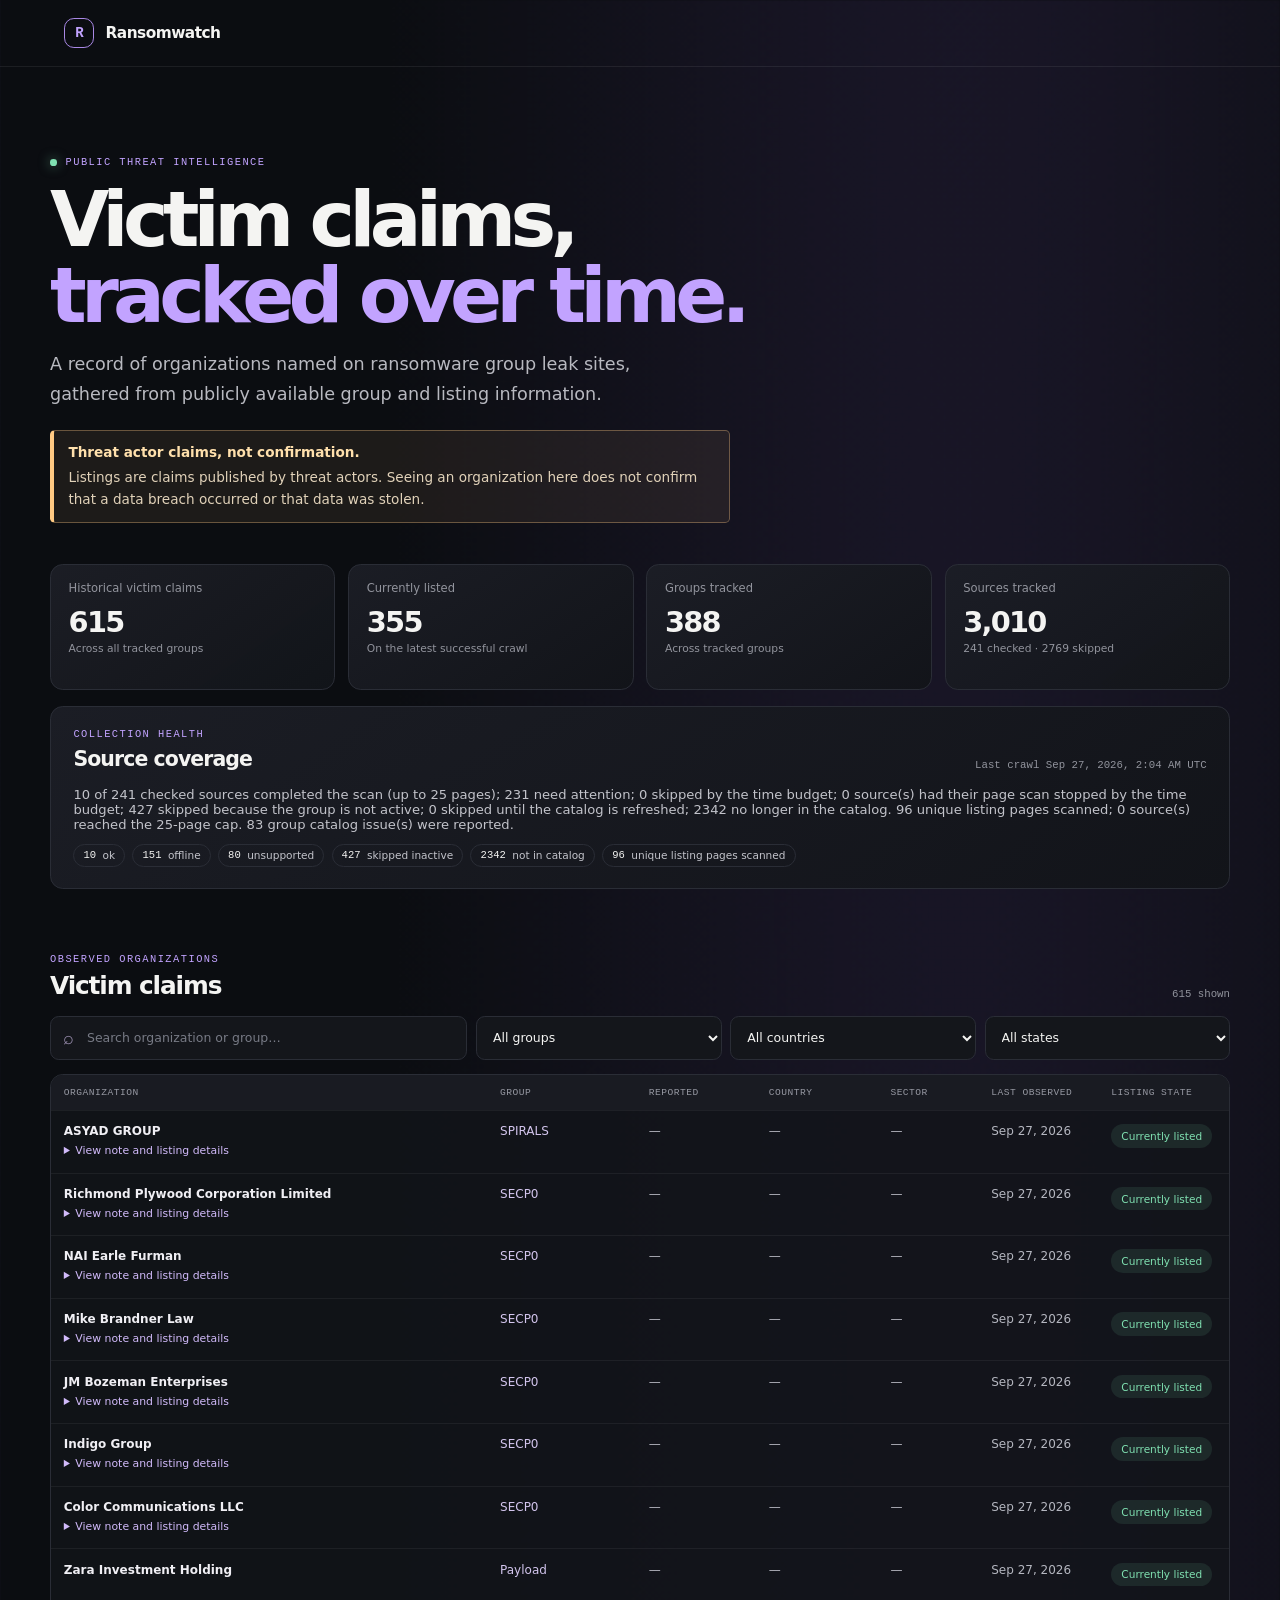
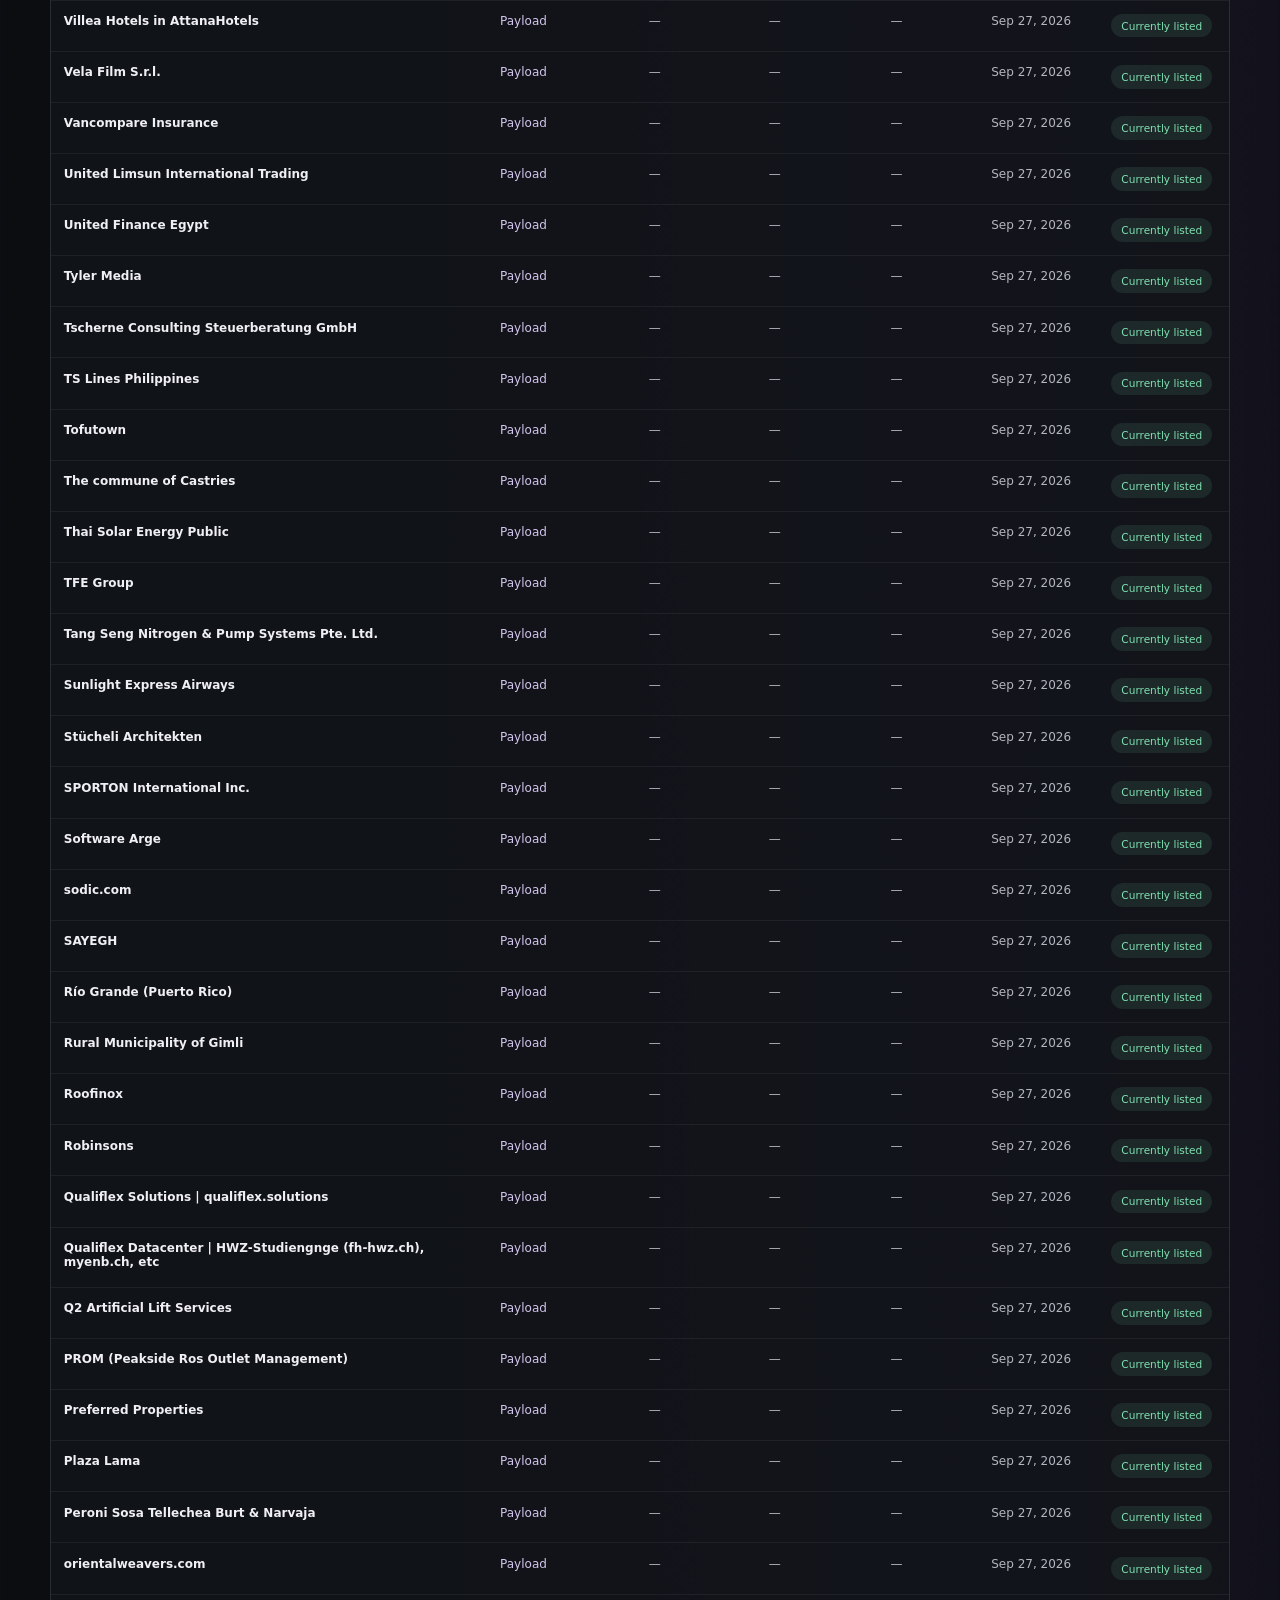
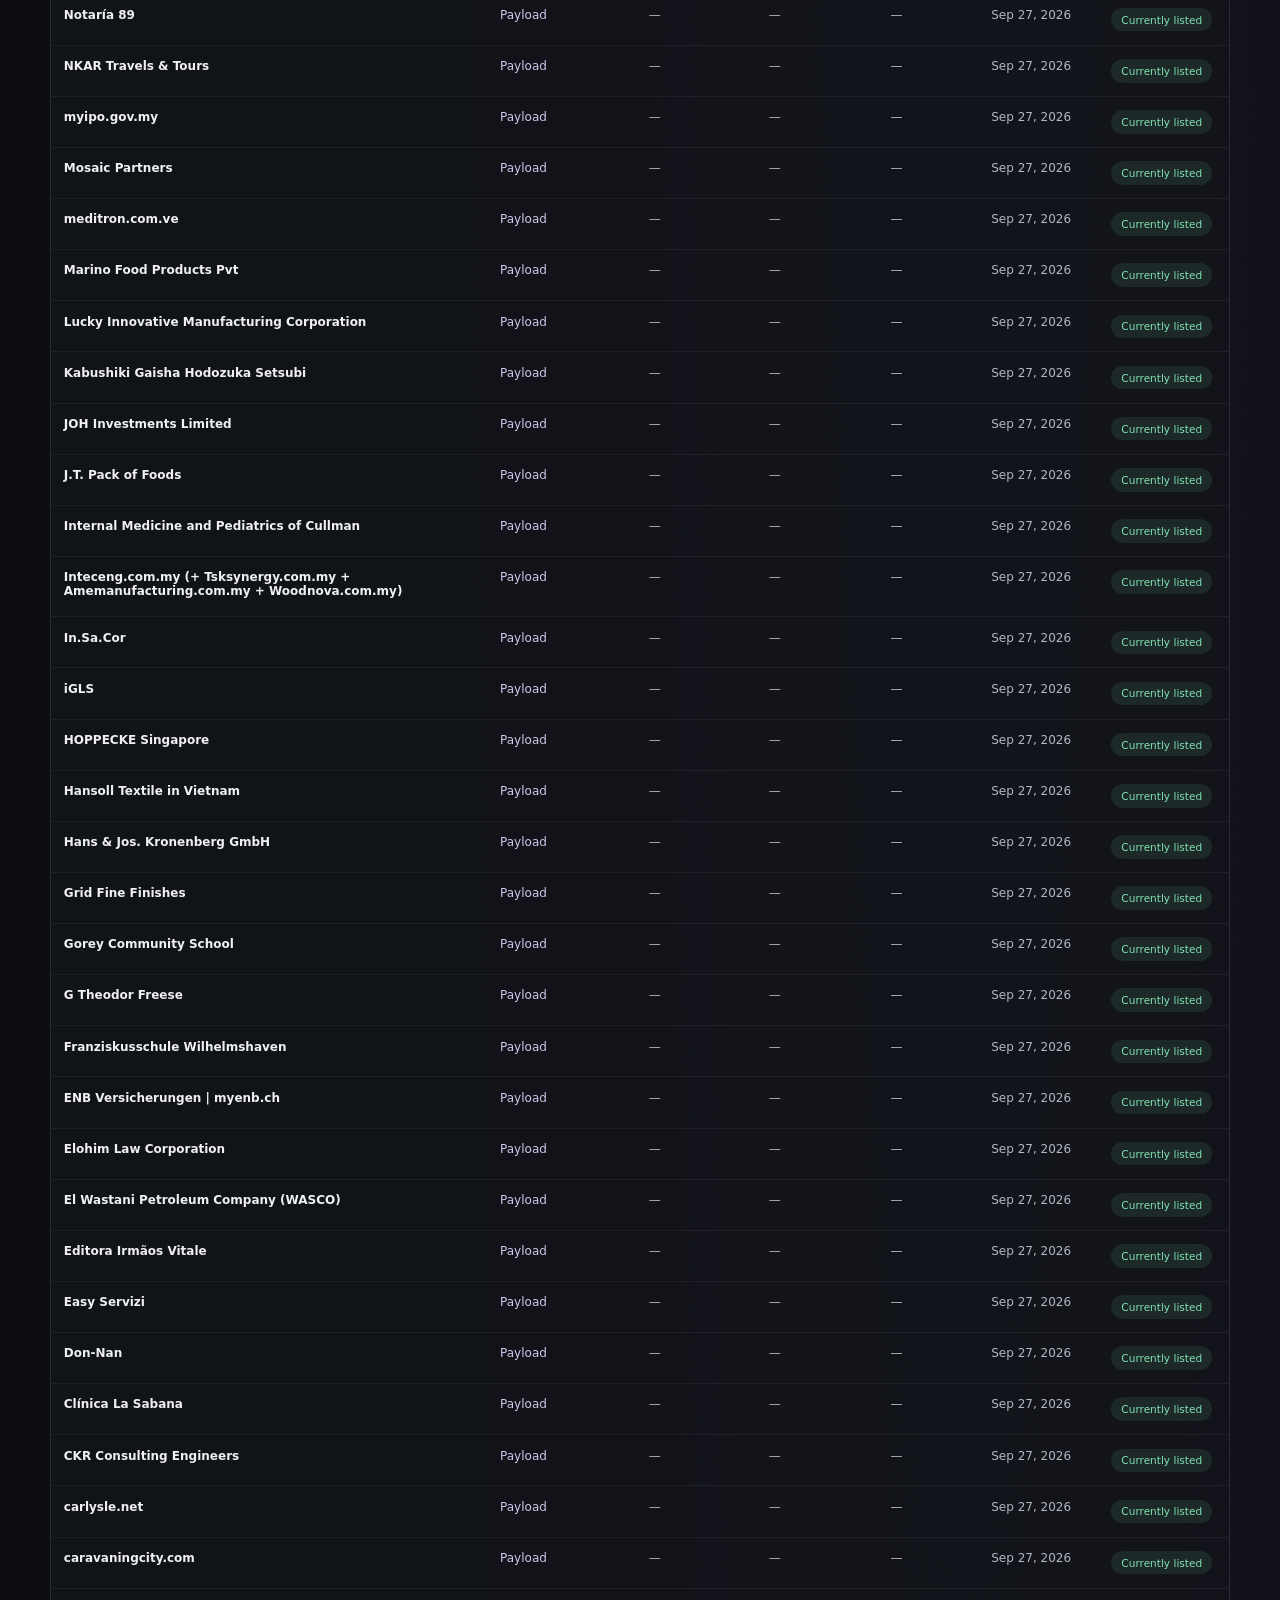
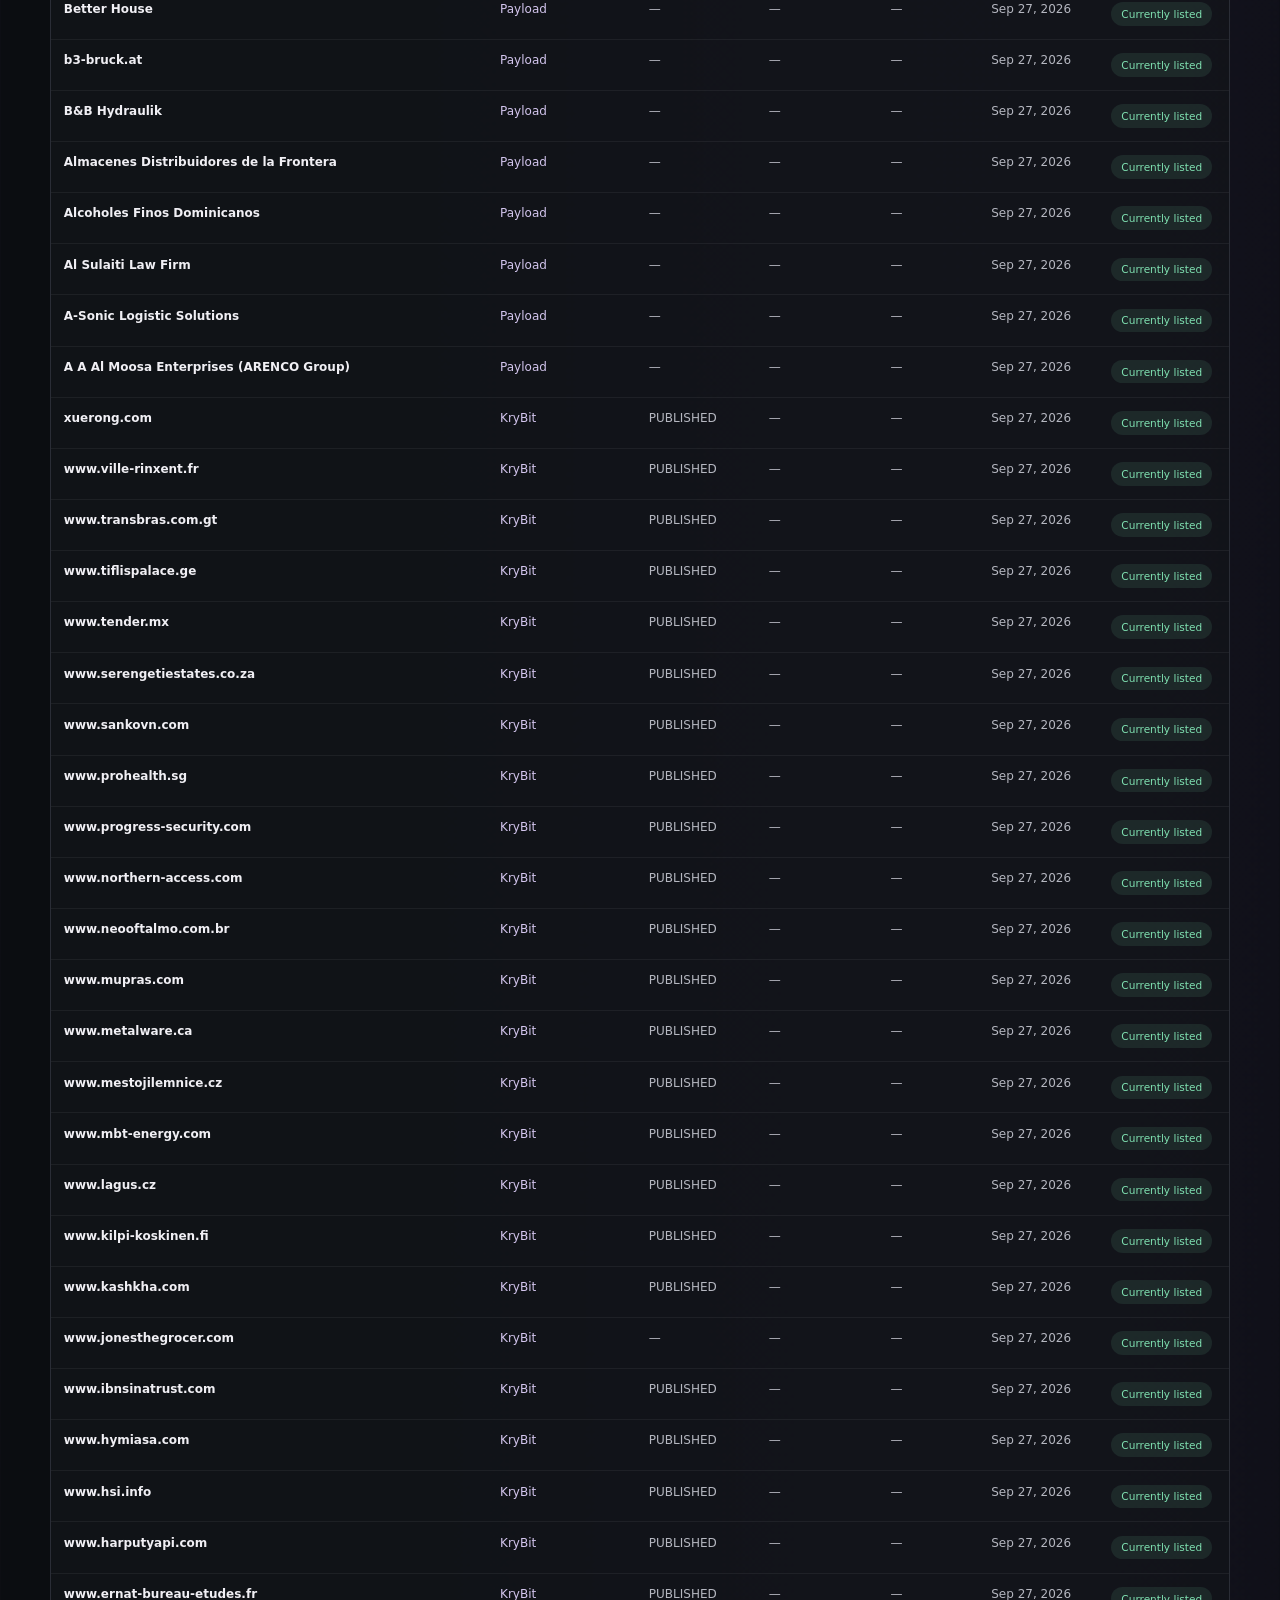
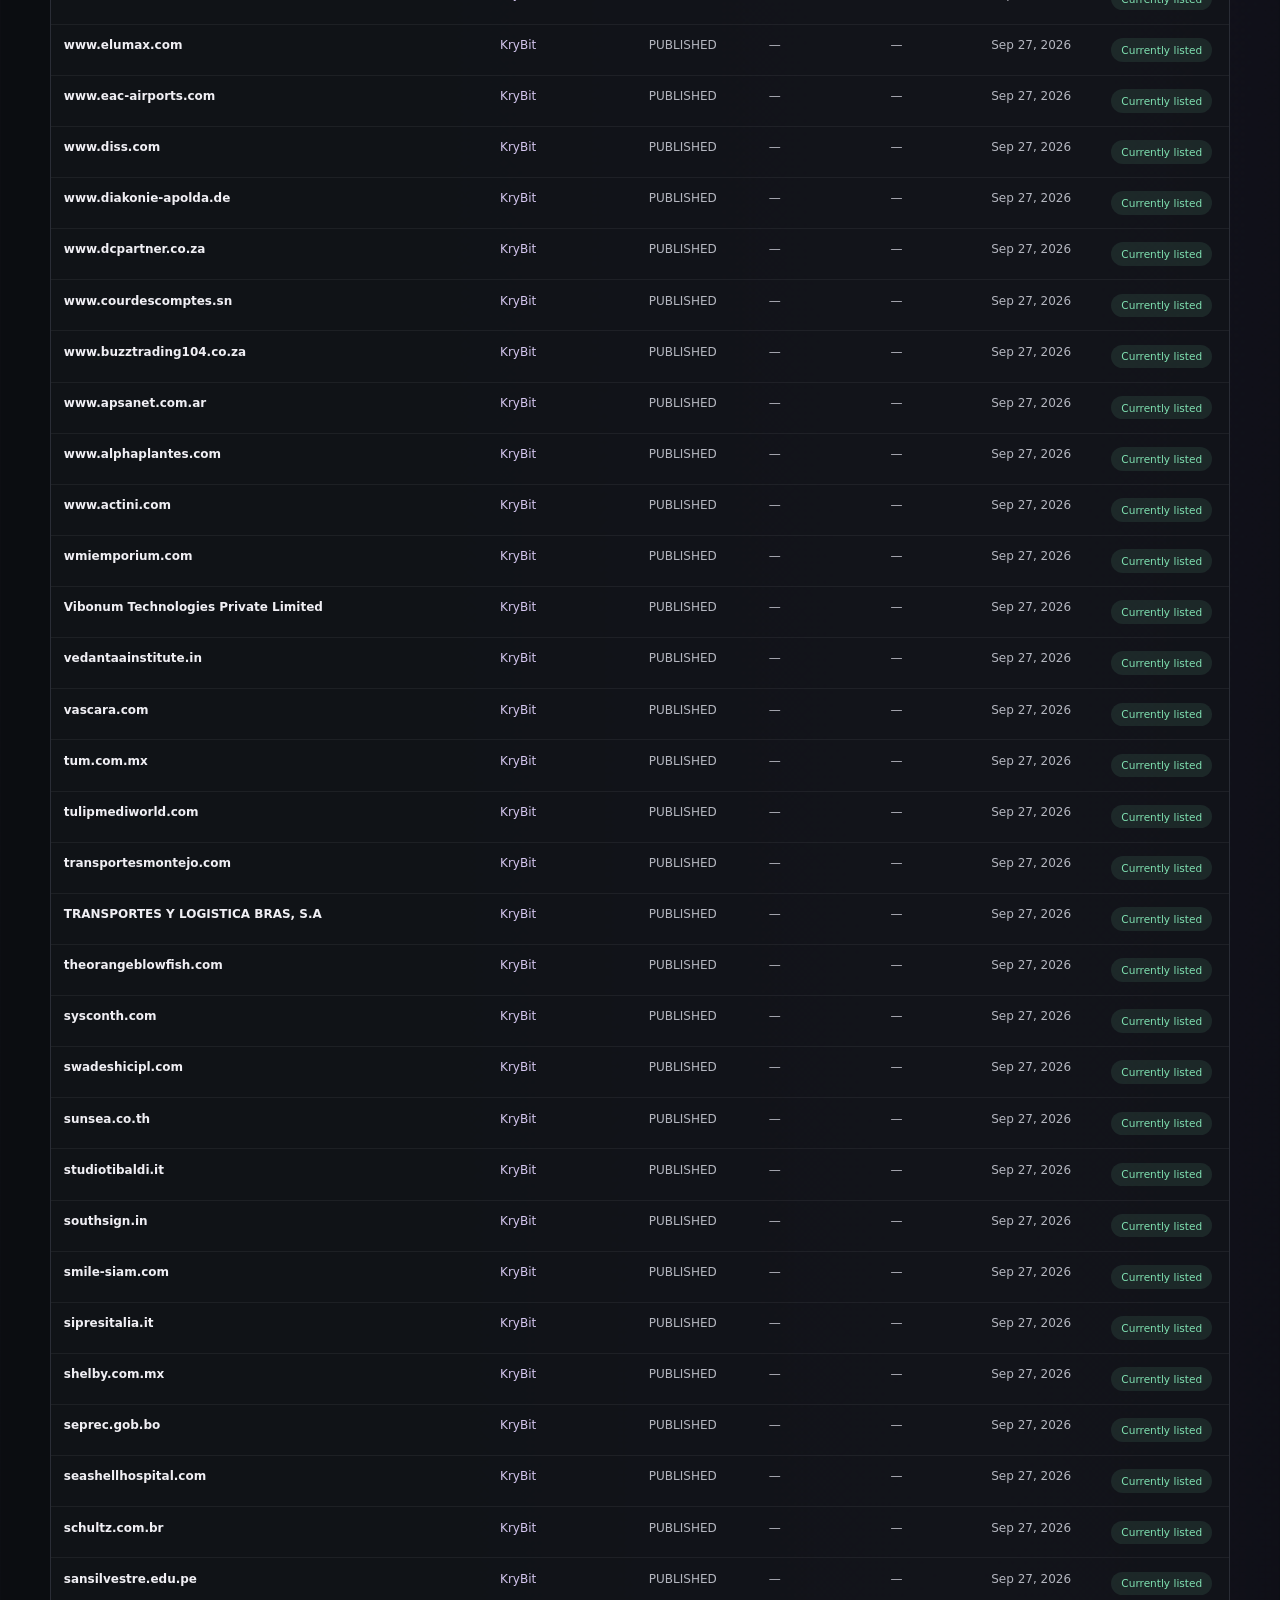
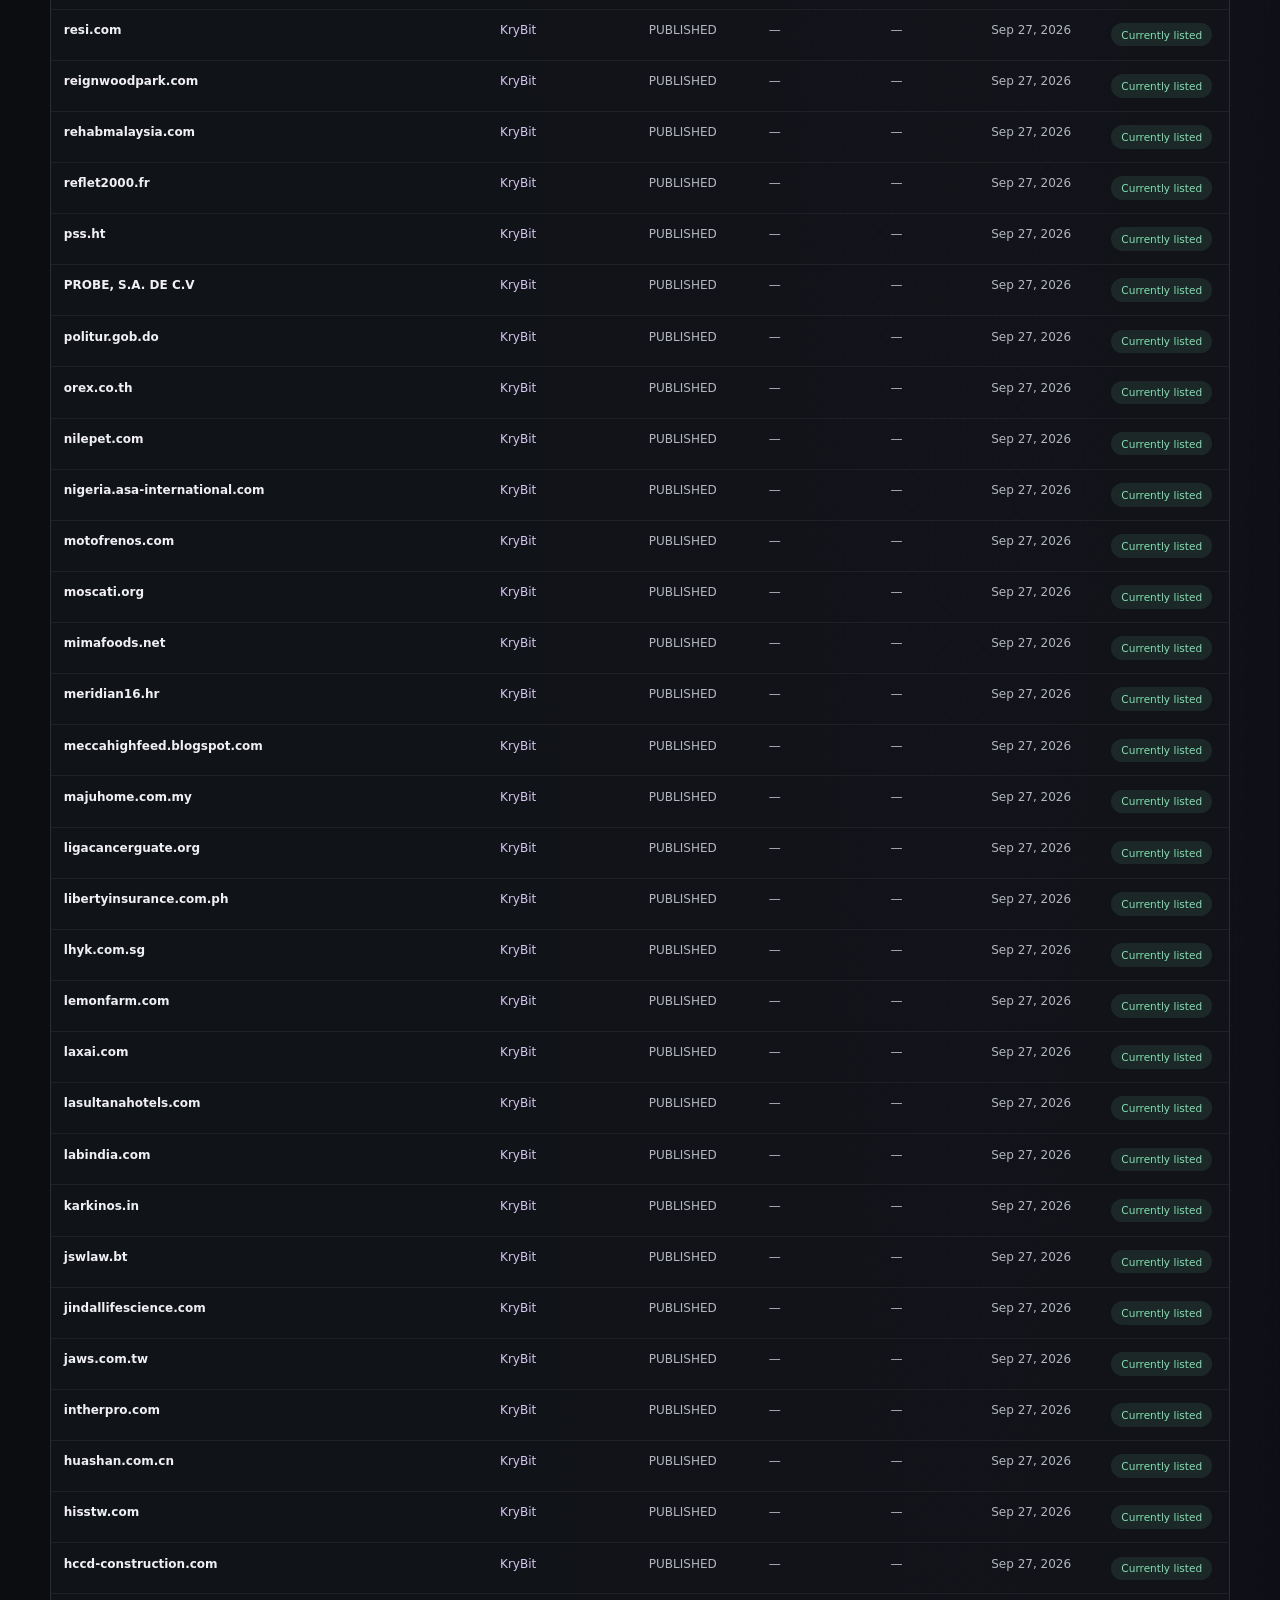
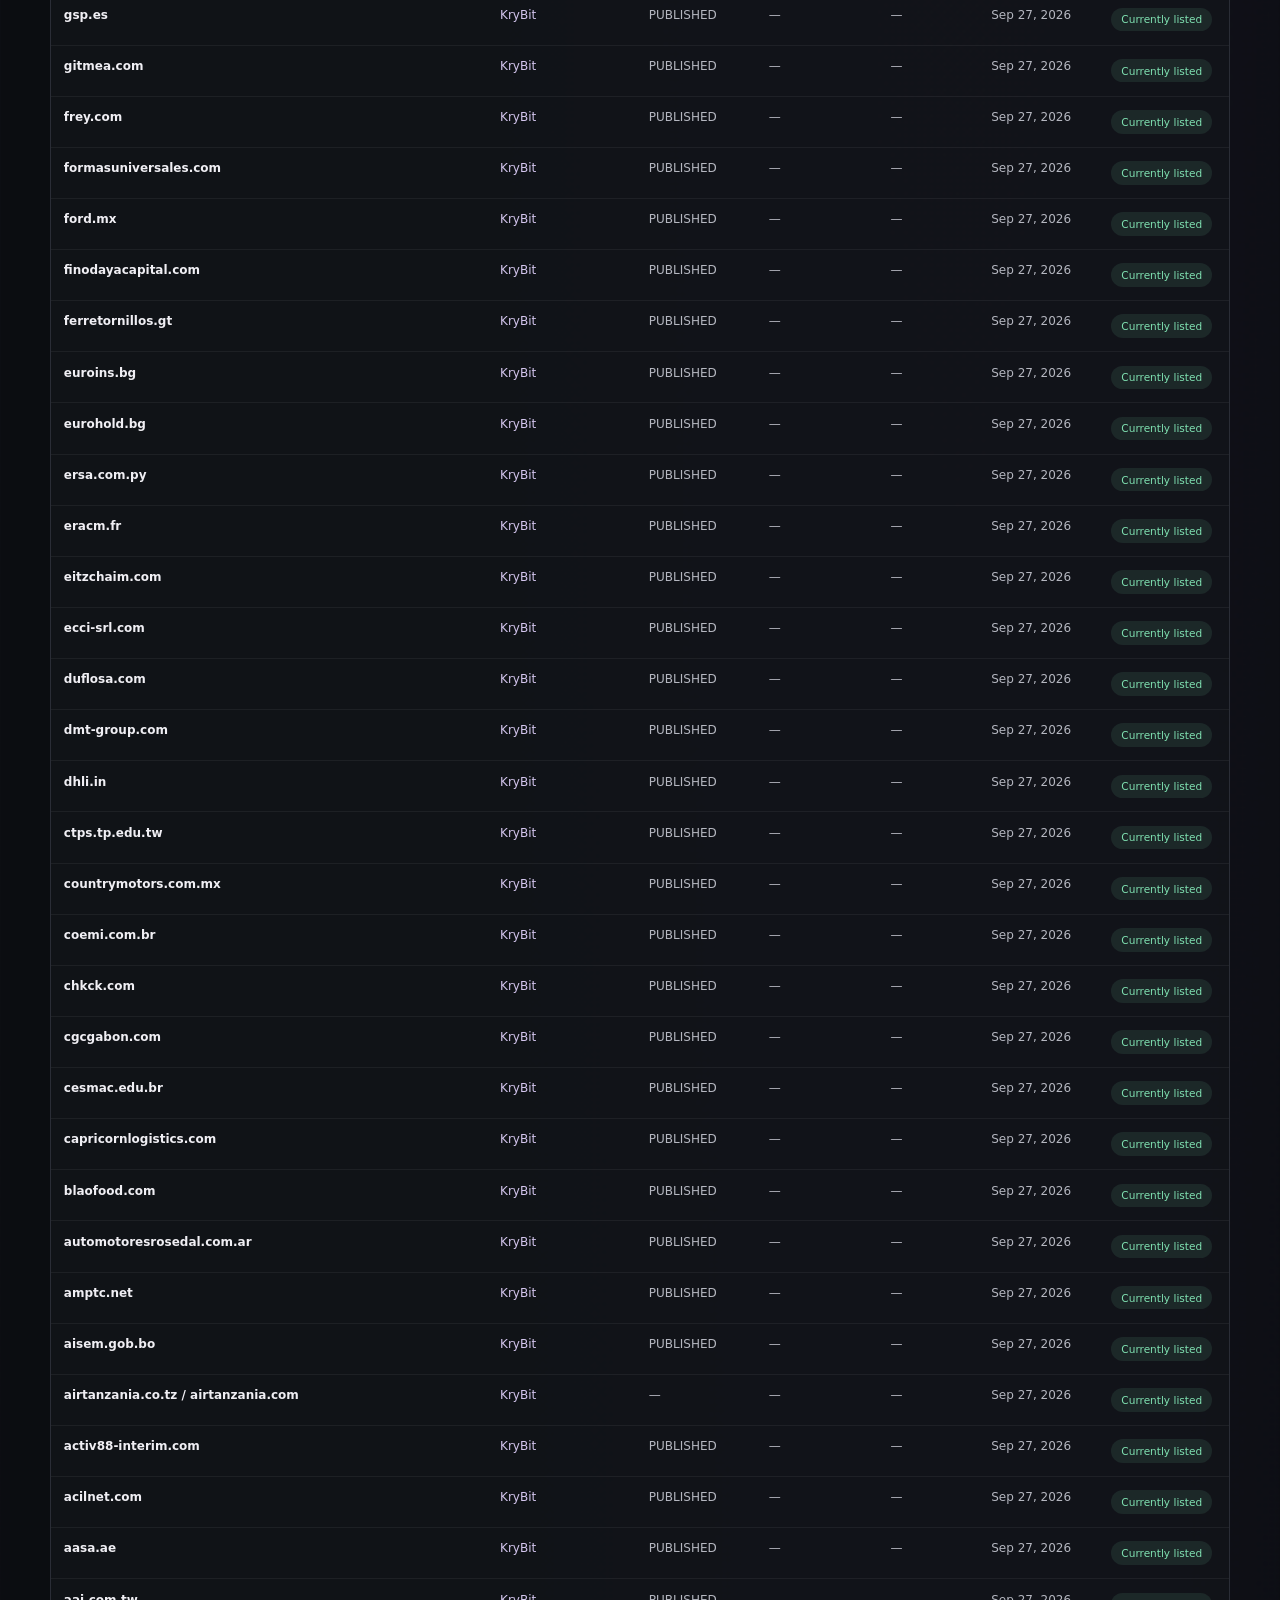
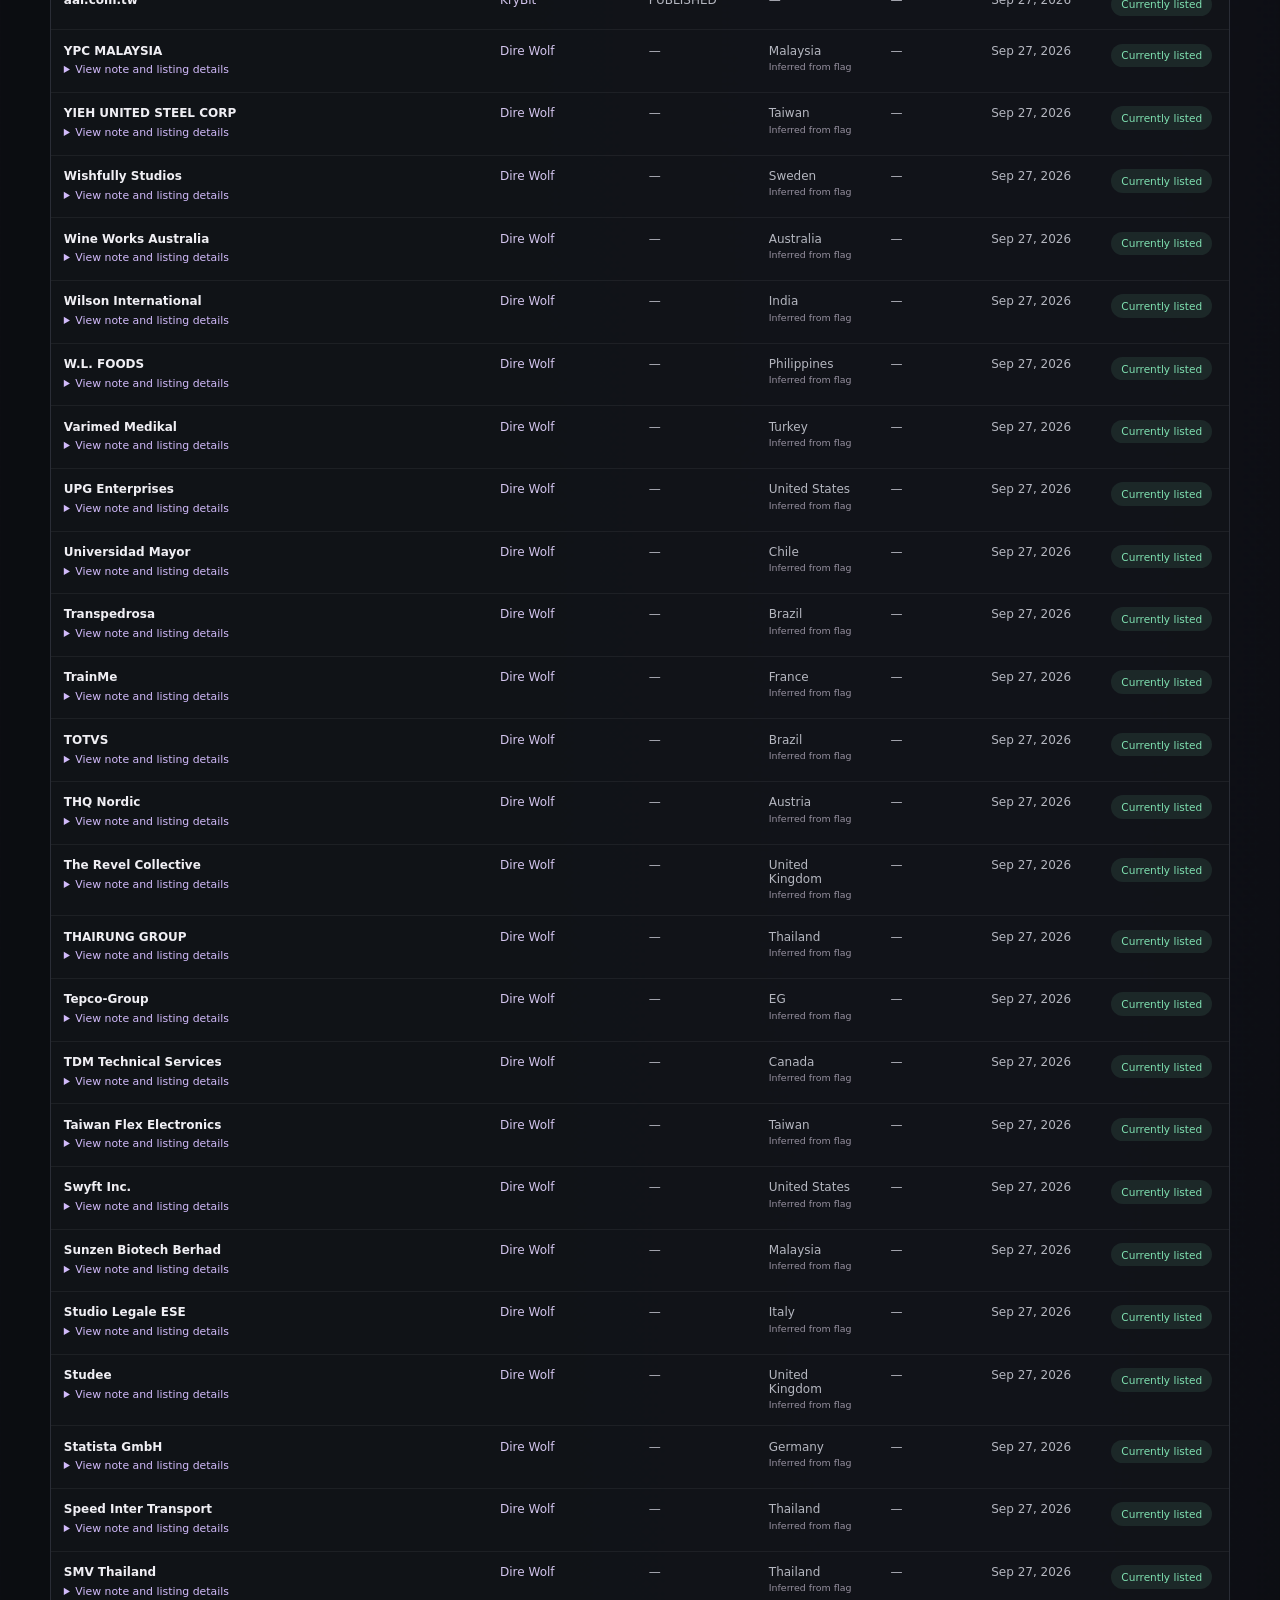
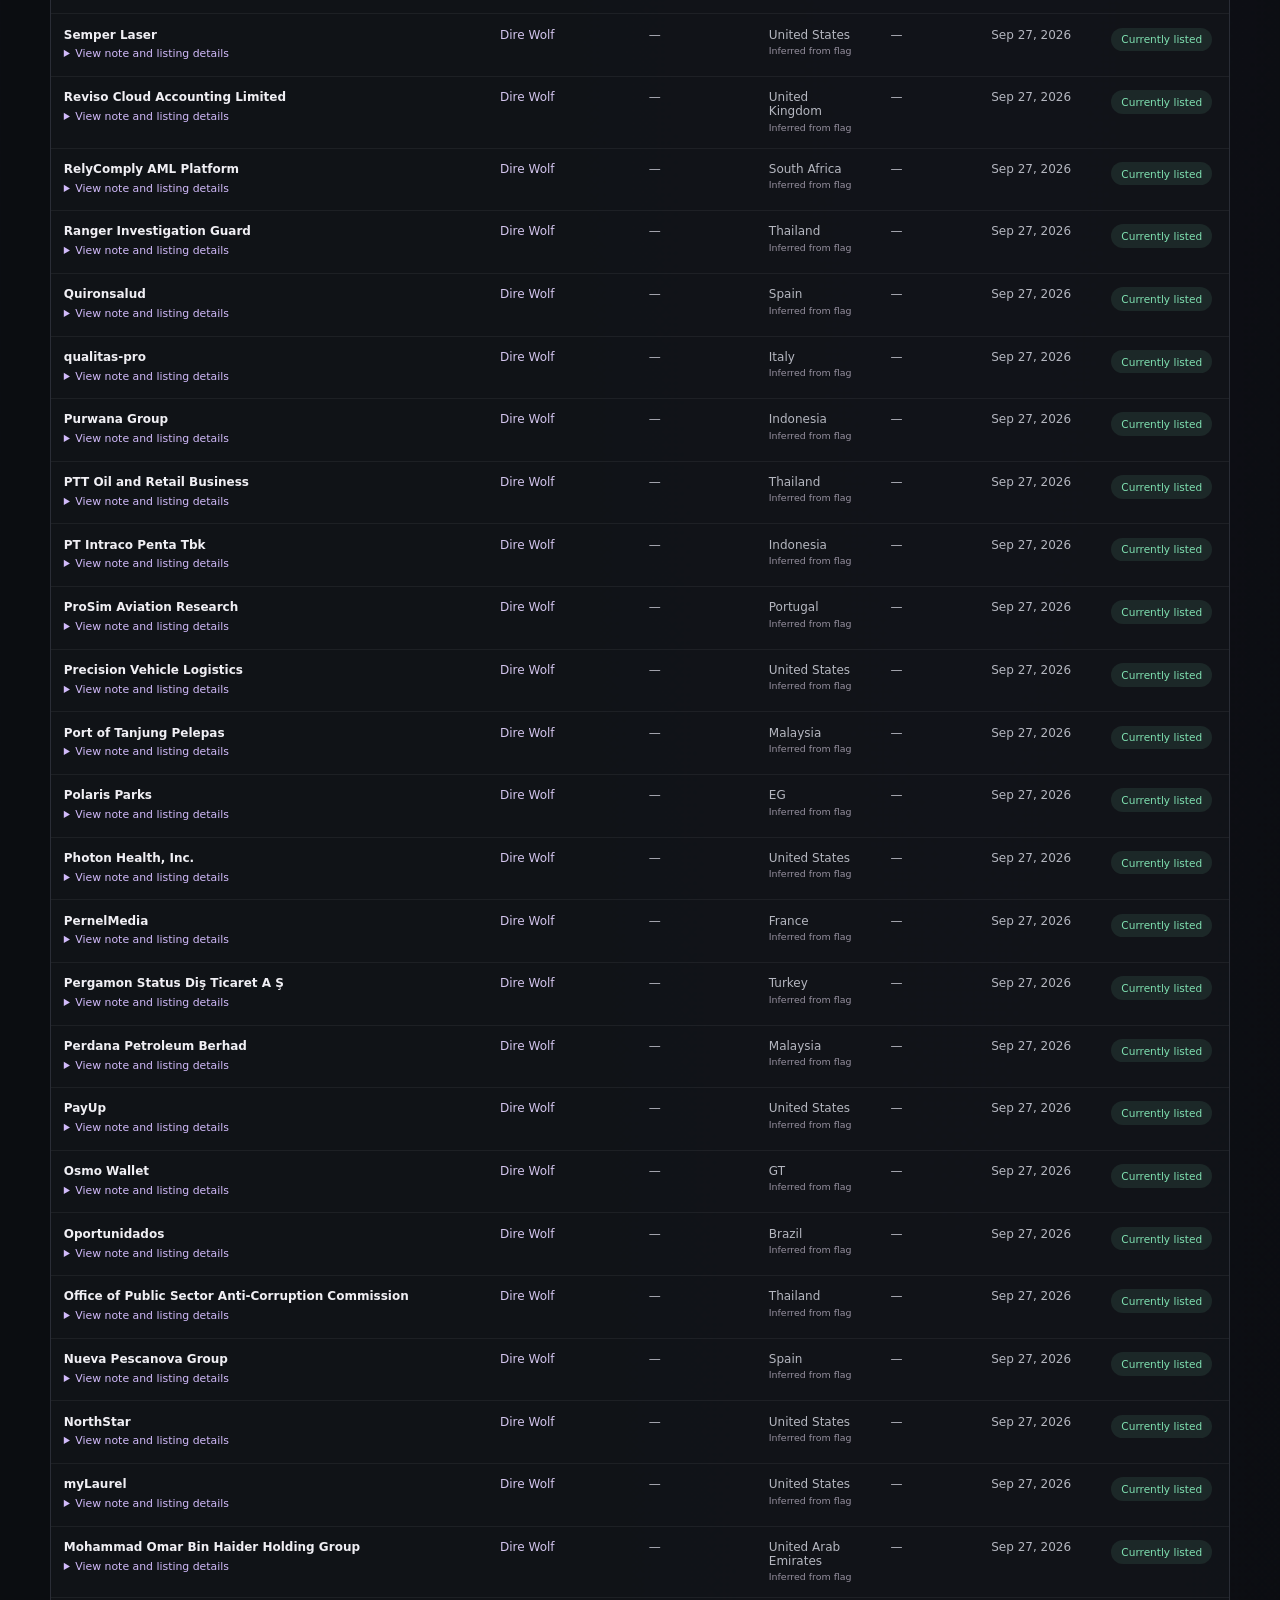
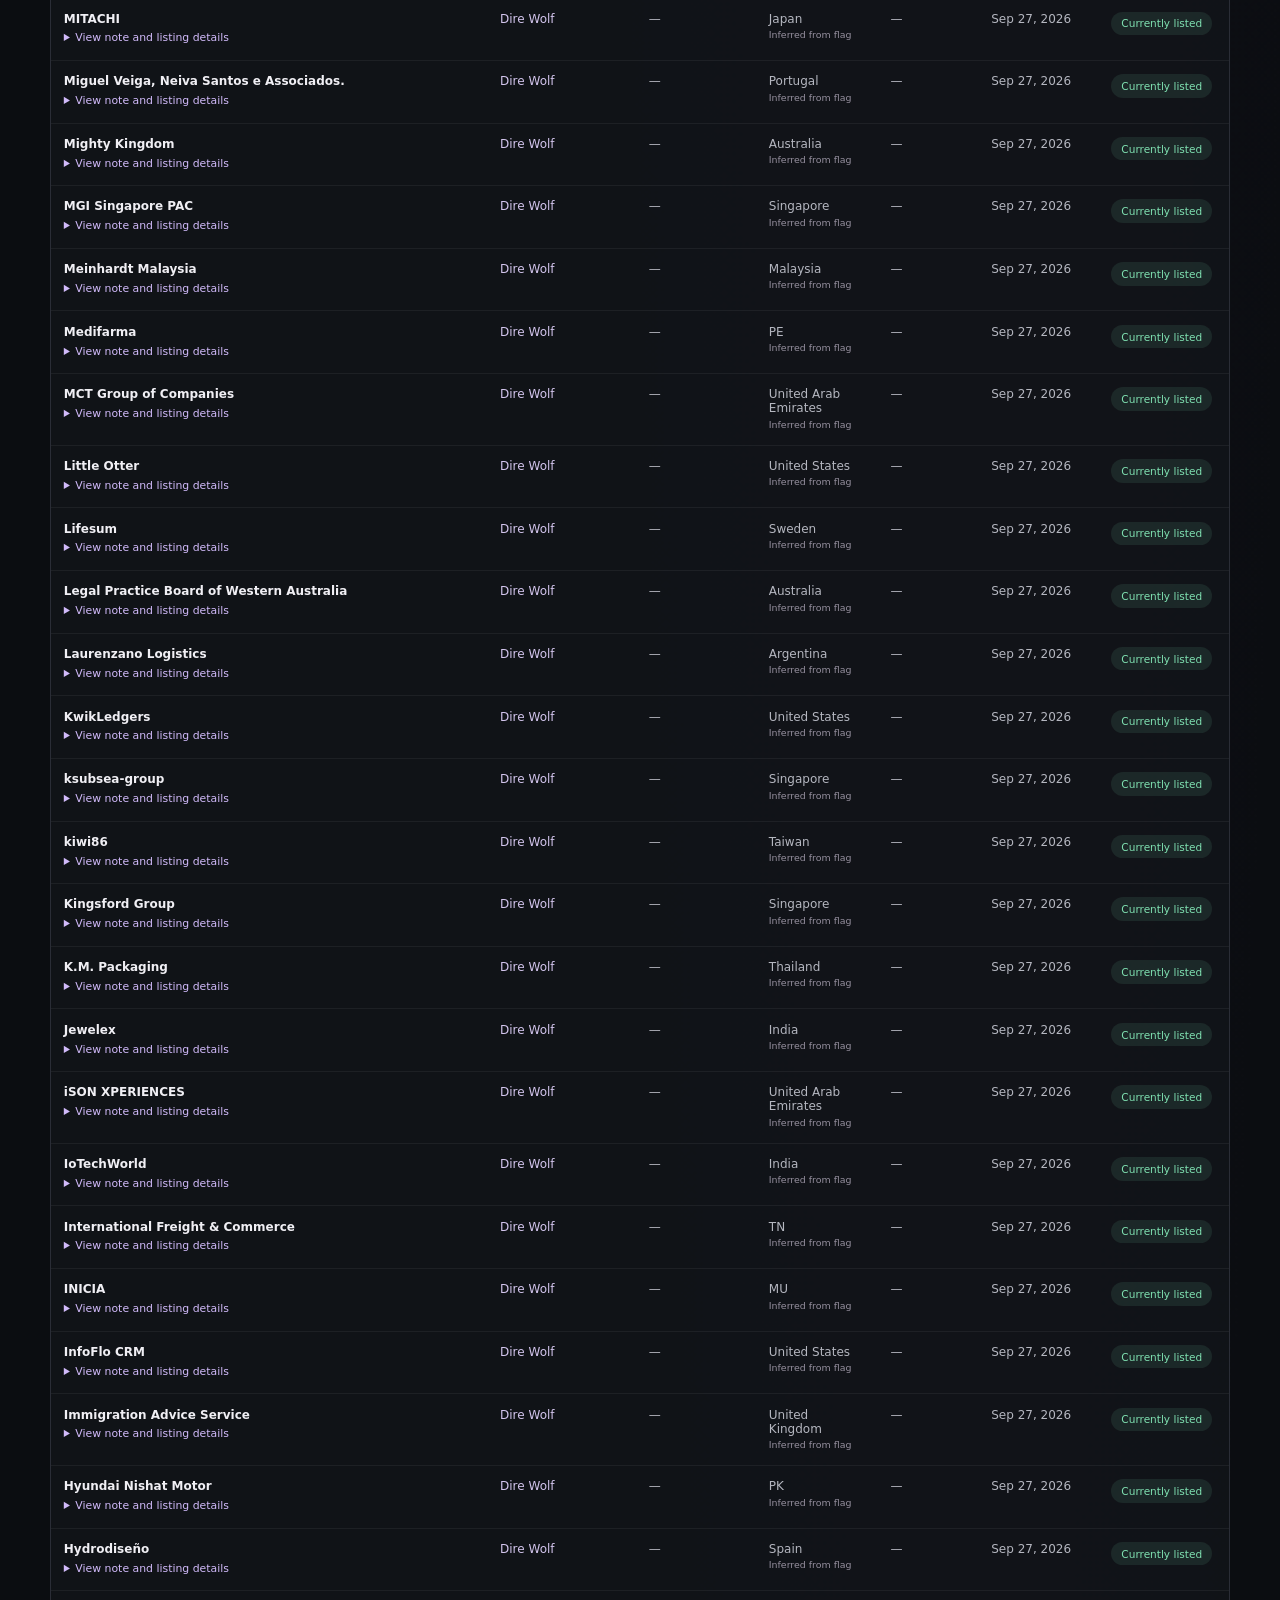
==== commit 8007c17e: "Improve victim classification and dashboard display" ====
--- a/site/index.html
+++ b/site/index.html
@@ -124,33 +124,7 @@
             <tbody id="victim-rows"></tbody>
           </table>
         </div>
-        <p class="listing-details-hint">Open “View note and listing details” directly below an organization’s name to see its original post title and any extra information captured from the listing.</p>
         <p class="data-footnote">Reported dates, countries, and sectors are shown as they appear on the listing when provided. “Last observed” is when this project last saw the entry. The crawler checks up to the first 25 listing pages for active groups; entries not found in those pages remain unknown. Historical sightings are retained. Optional details are claims shown by the threat actor, not independently verified.</p>
-      </section>
-
-      <section id="review-section" class="review-section" aria-labelledby="review-title" hidden>
-        <div class="section-heading">
-          <div>
-            <p class="eyebrow">RETAINED FOR INSPECTION</p>
-            <h2 id="review-title">Headlines and ambiguous listings <span class="review-count" id="review-count"></span></h2>
-          </div>
-        </div>
-        <p id="review-summary" class="review-summary"></p>
-        <div class="table-wrap">
-          <table>
-            <thead>
-              <tr>
-                <th scope="col">Post title</th>
-                <th scope="col">Possible organization</th>
-                <th scope="col">Group</th>
-                <th scope="col">Classification</th>
-                <th scope="col">Last observed</th>
-                <th scope="col">Claim details</th>
-              </tr>
-            </thead>
-            <tbody id="review-rows"></tbody>
-          </table>
-        </div>
       </section>
     </main>
 
--- a/site/styles.css
+++ b/site/styles.css
@@ -258,24 +258,6 @@
   margin-bottom: 4.5rem;
 }
 
-.review-section {
-  margin: -1.5rem 0 4.5rem;
-}
-
-.review-summary {
-  margin: -0.35rem 0 0.8rem;
-  color: var(--muted);
-  font-size: 0.76rem;
-  line-height: 1.6;
-}
-
-.review-count {
-  color: var(--muted);
-  font-family: ui-monospace, SFMono-Regular, Menlo, monospace;
-  font-size: 0.8em;
-  font-weight: 400;
-}
-
 .section-heading {
   margin-bottom: 1rem;
 }
@@ -495,13 +477,6 @@
   line-height: 1.55;
 }
 
-.listing-details-hint {
-  margin: 0.9rem 0 0;
-  color: #c3b2e4;
-  font-size: 0.74rem;
-  line-height: 1.55;
-}
-
 .site-footer {
   border-top: 1px solid rgba(255, 255, 255, 0.07);
   color: #777a83;
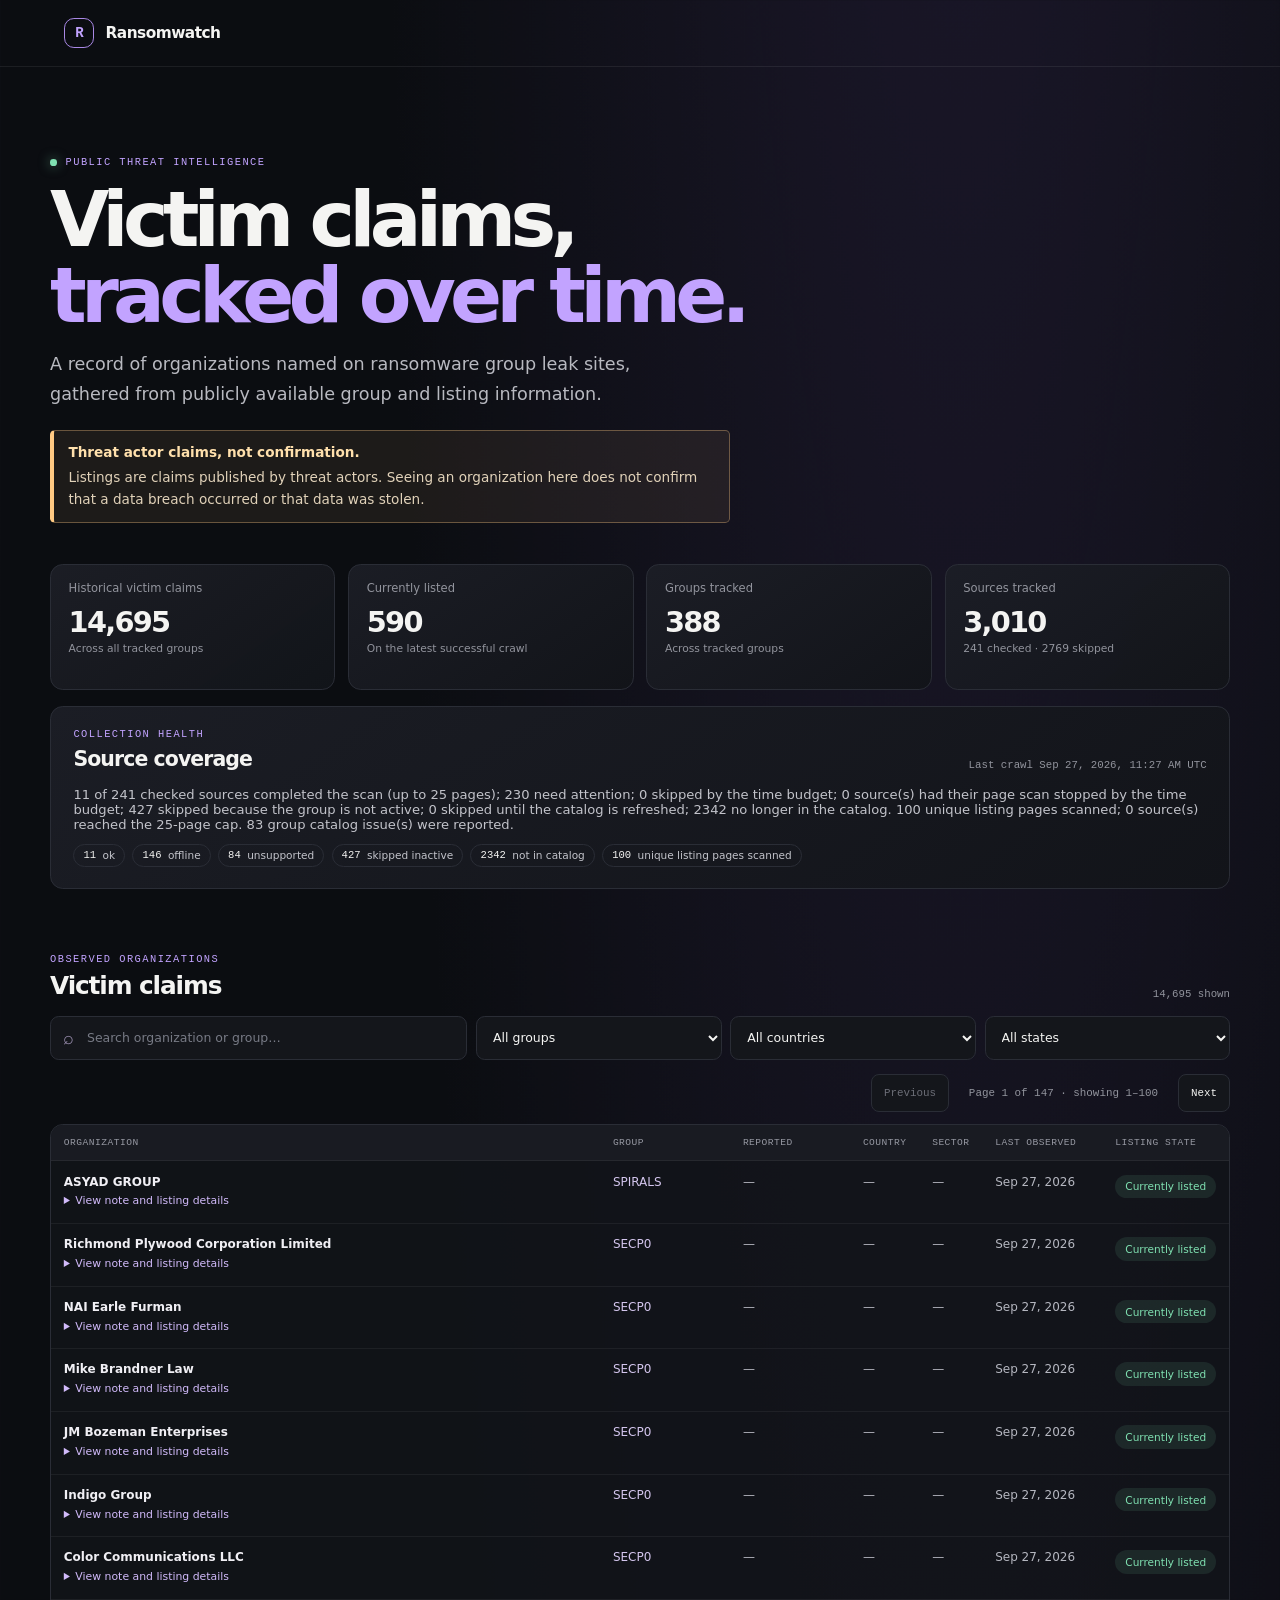
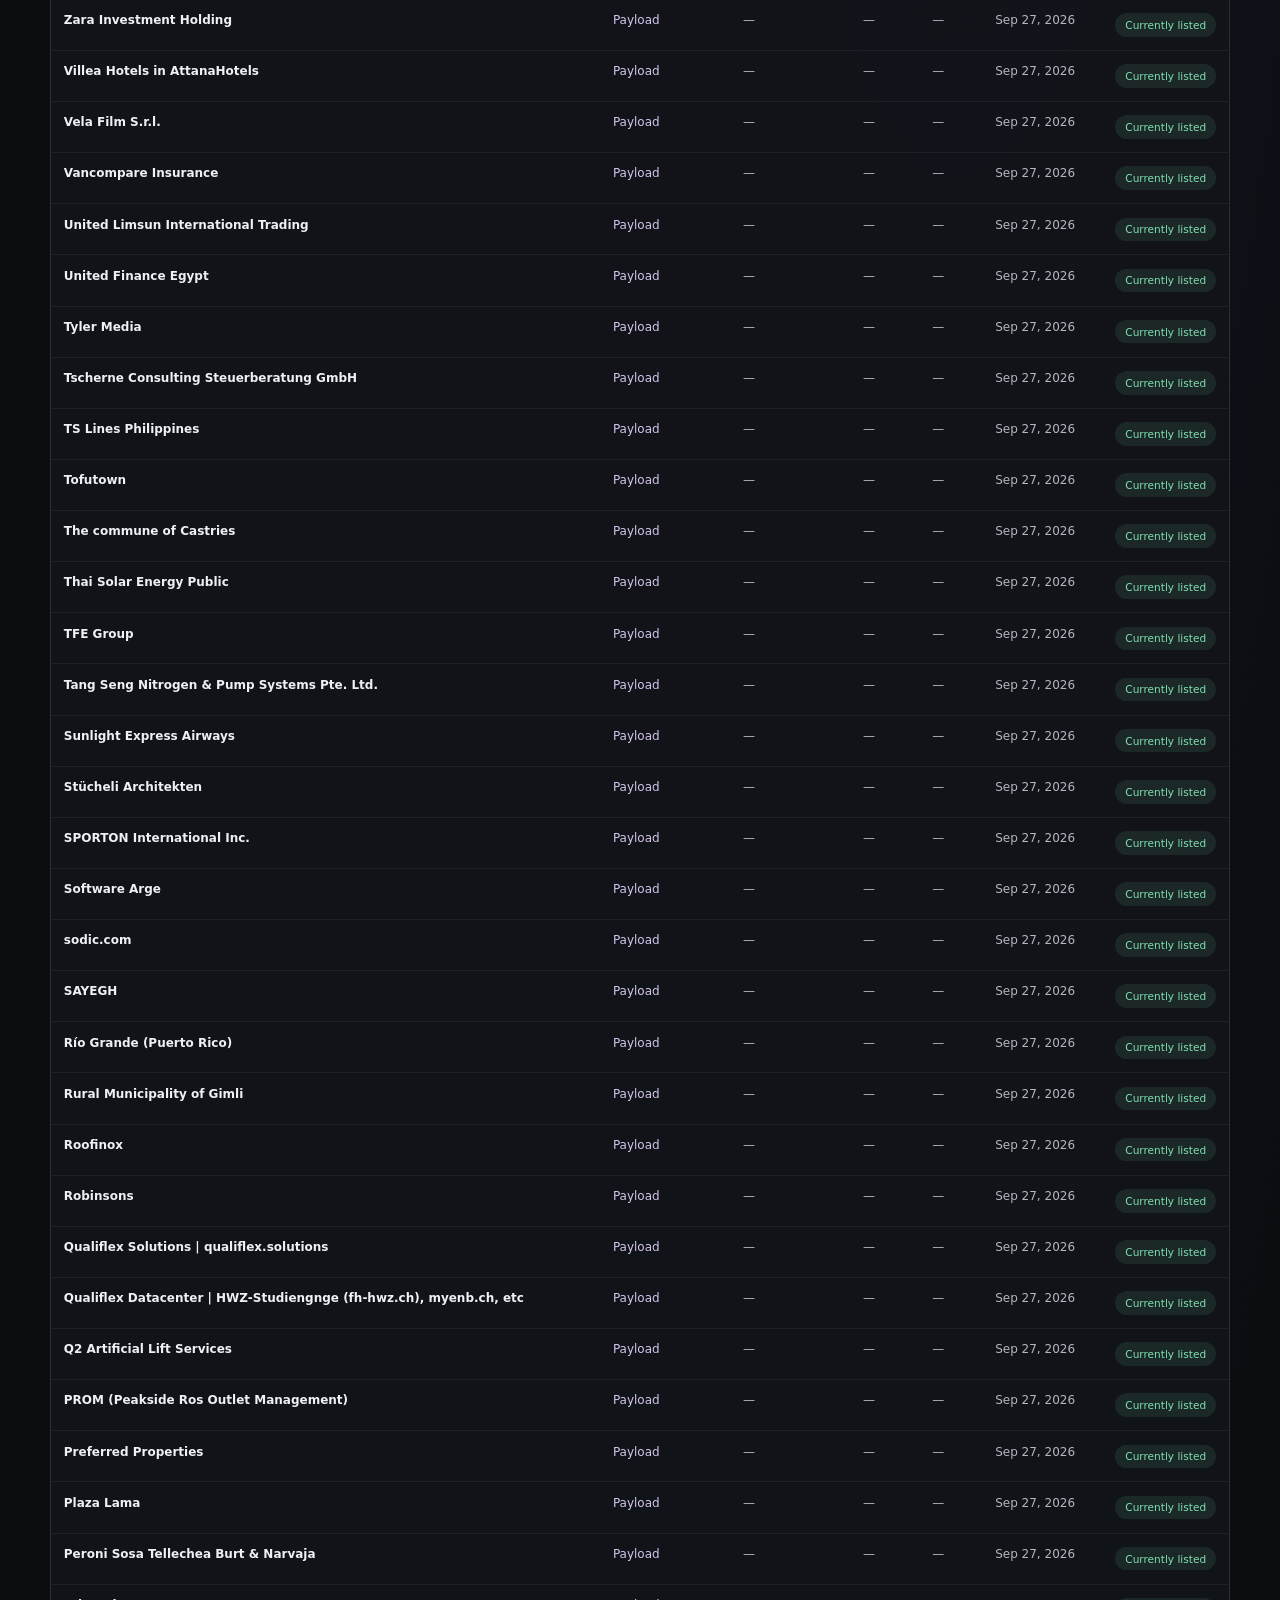
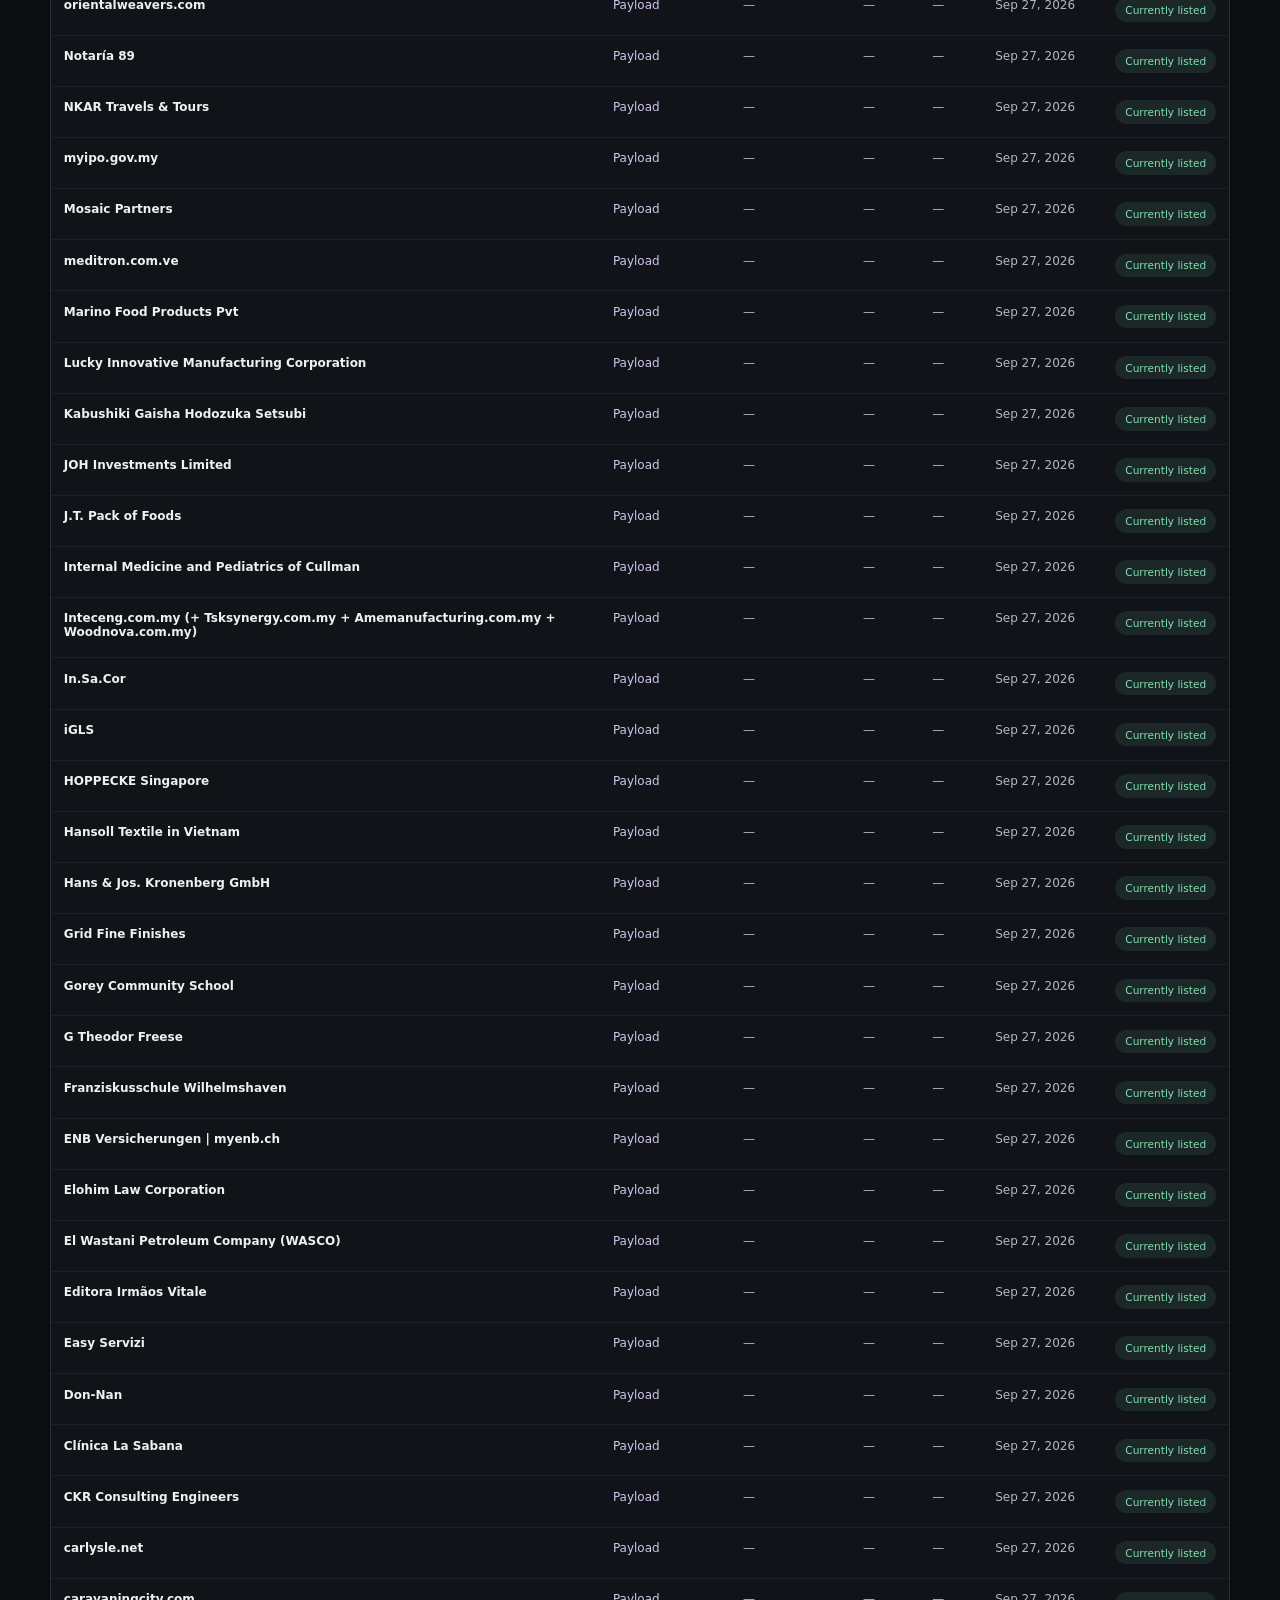
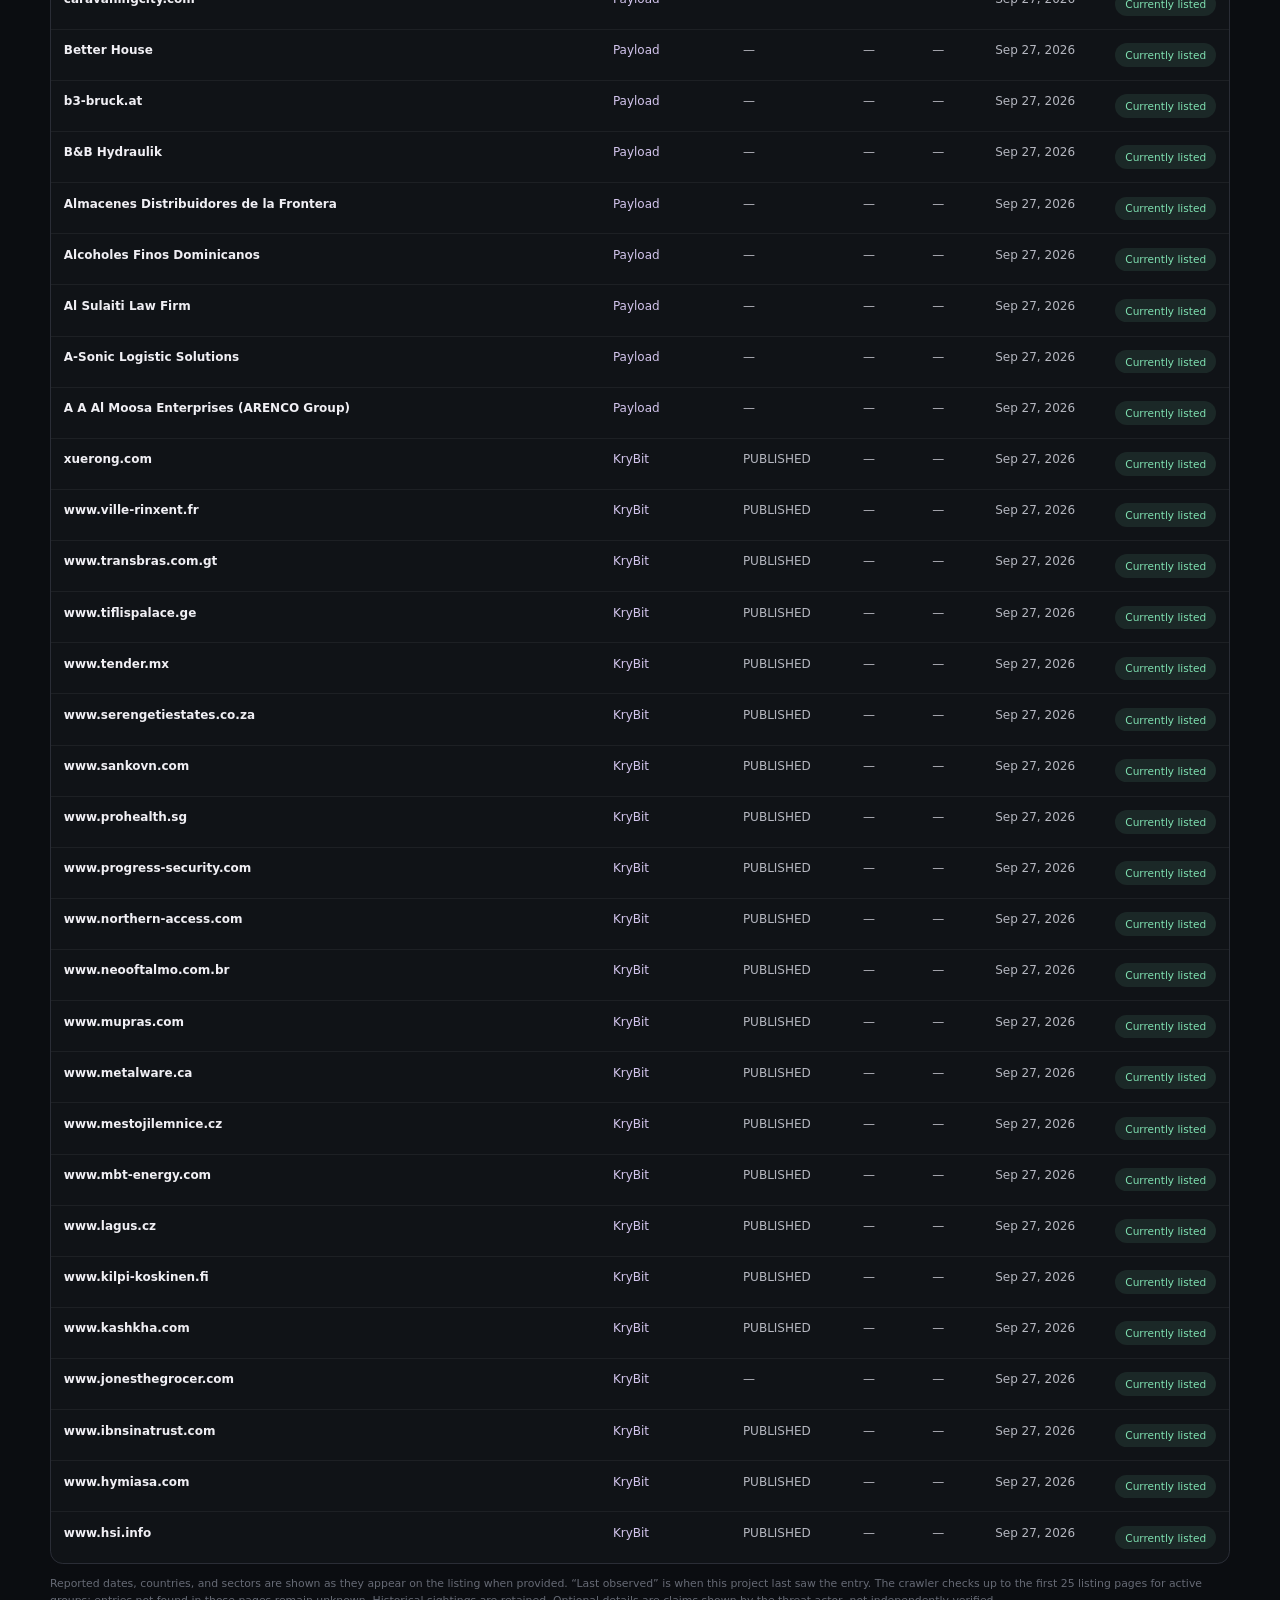
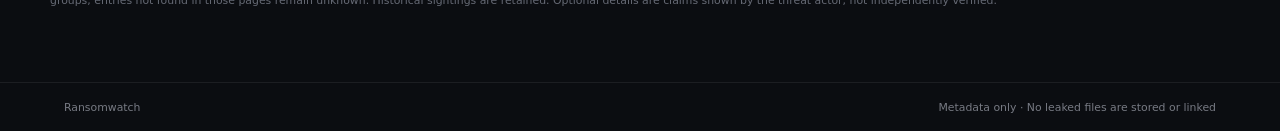
==== commit ab140f92: "feat: import historical victim sightings" ====
--- a/site/index.html
+++ b/site/index.html
@@ -98,6 +98,12 @@
           </label>
         </div>
 
+        <nav id="table-pagination" class="table-pagination" aria-label="Victim claim pages" hidden>
+          <button id="previous-page" type="button">Previous</button>
+          <span id="page-status" aria-live="polite"></span>
+          <button id="next-page" type="button">Next</button>
+        </nav>
+
         <div id="loading-state" class="message-state" role="status">Loading victim data…</div>
         <div id="error-state" class="message-state error-state" role="alert" hidden>
           <strong>Victim data could not be loaded.</strong>
--- a/site/styles.css
+++ b/site/styles.css
@@ -309,6 +309,42 @@
   color: #777a85;
 }
 
+.table-pagination {
+  display: flex;
+  align-items: center;
+  justify-content: flex-end;
+  gap: 0.65rem;
+  margin: 0 0 0.8rem;
+  color: var(--muted);
+  font-family: ui-monospace, SFMono-Regular, Menlo, monospace;
+  font-size: 0.68rem;
+}
+
+.table-pagination button {
+  min-height: 2.35rem;
+  padding: 0.45rem 0.75rem;
+  border: 1px solid var(--line);
+  border-radius: 0.5rem;
+  background: var(--surface);
+  color: var(--ink);
+  font: inherit;
+  cursor: pointer;
+}
+
+.table-pagination button:disabled {
+  color: #6c6e77;
+  cursor: default;
+}
+
+.table-pagination button:not(:disabled):hover {
+  border-color: #8e72bf;
+}
+
+.table-pagination #page-status {
+  min-width: 13rem;
+  text-align: center;
+}
+
 .search-icon {
   position: absolute;
   top: 50%;
@@ -555,6 +591,15 @@
     grid-template-columns: repeat(2, minmax(0, 1fr));
   }
 
+  .table-pagination {
+    justify-content: space-between;
+  }
+
+  .table-pagination #page-status {
+    min-width: 0;
+    font-size: 0.61rem;
+  }
+
   .search-field {
     grid-column: 1 / -1;
   }
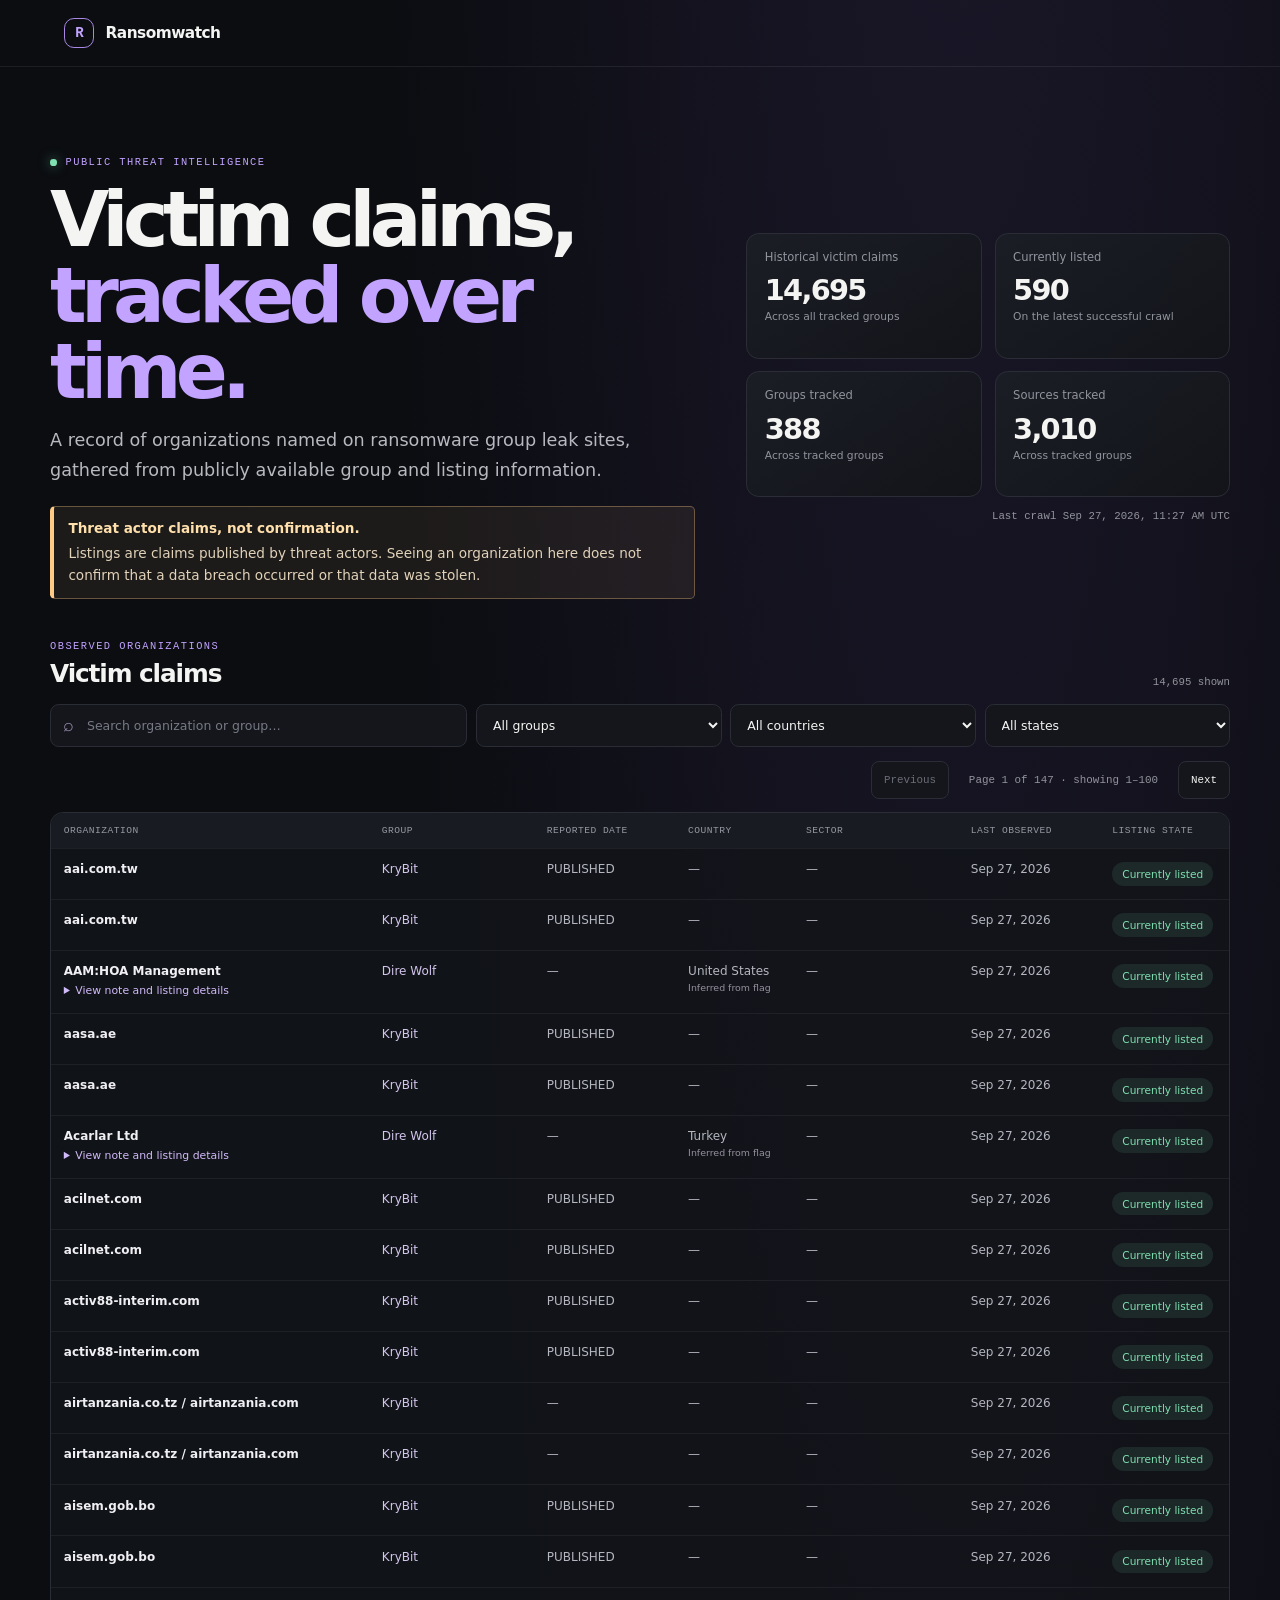
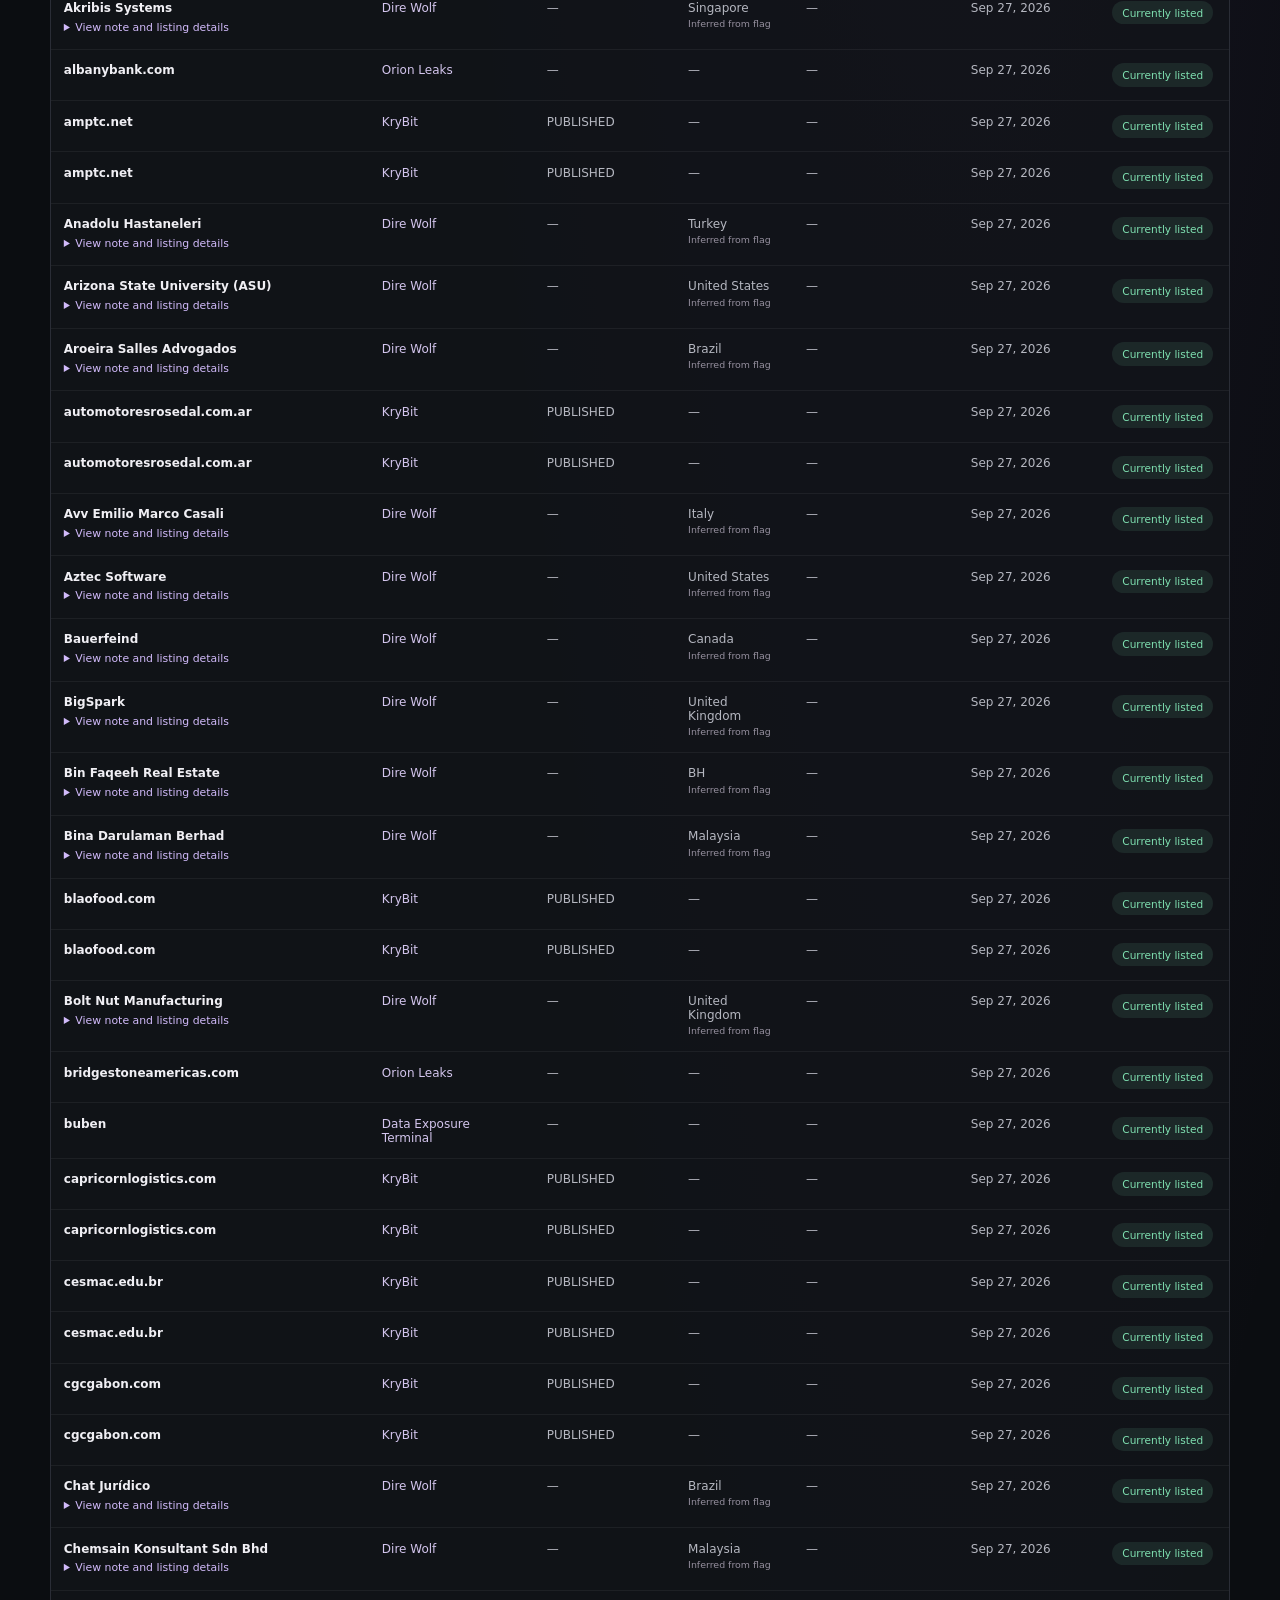
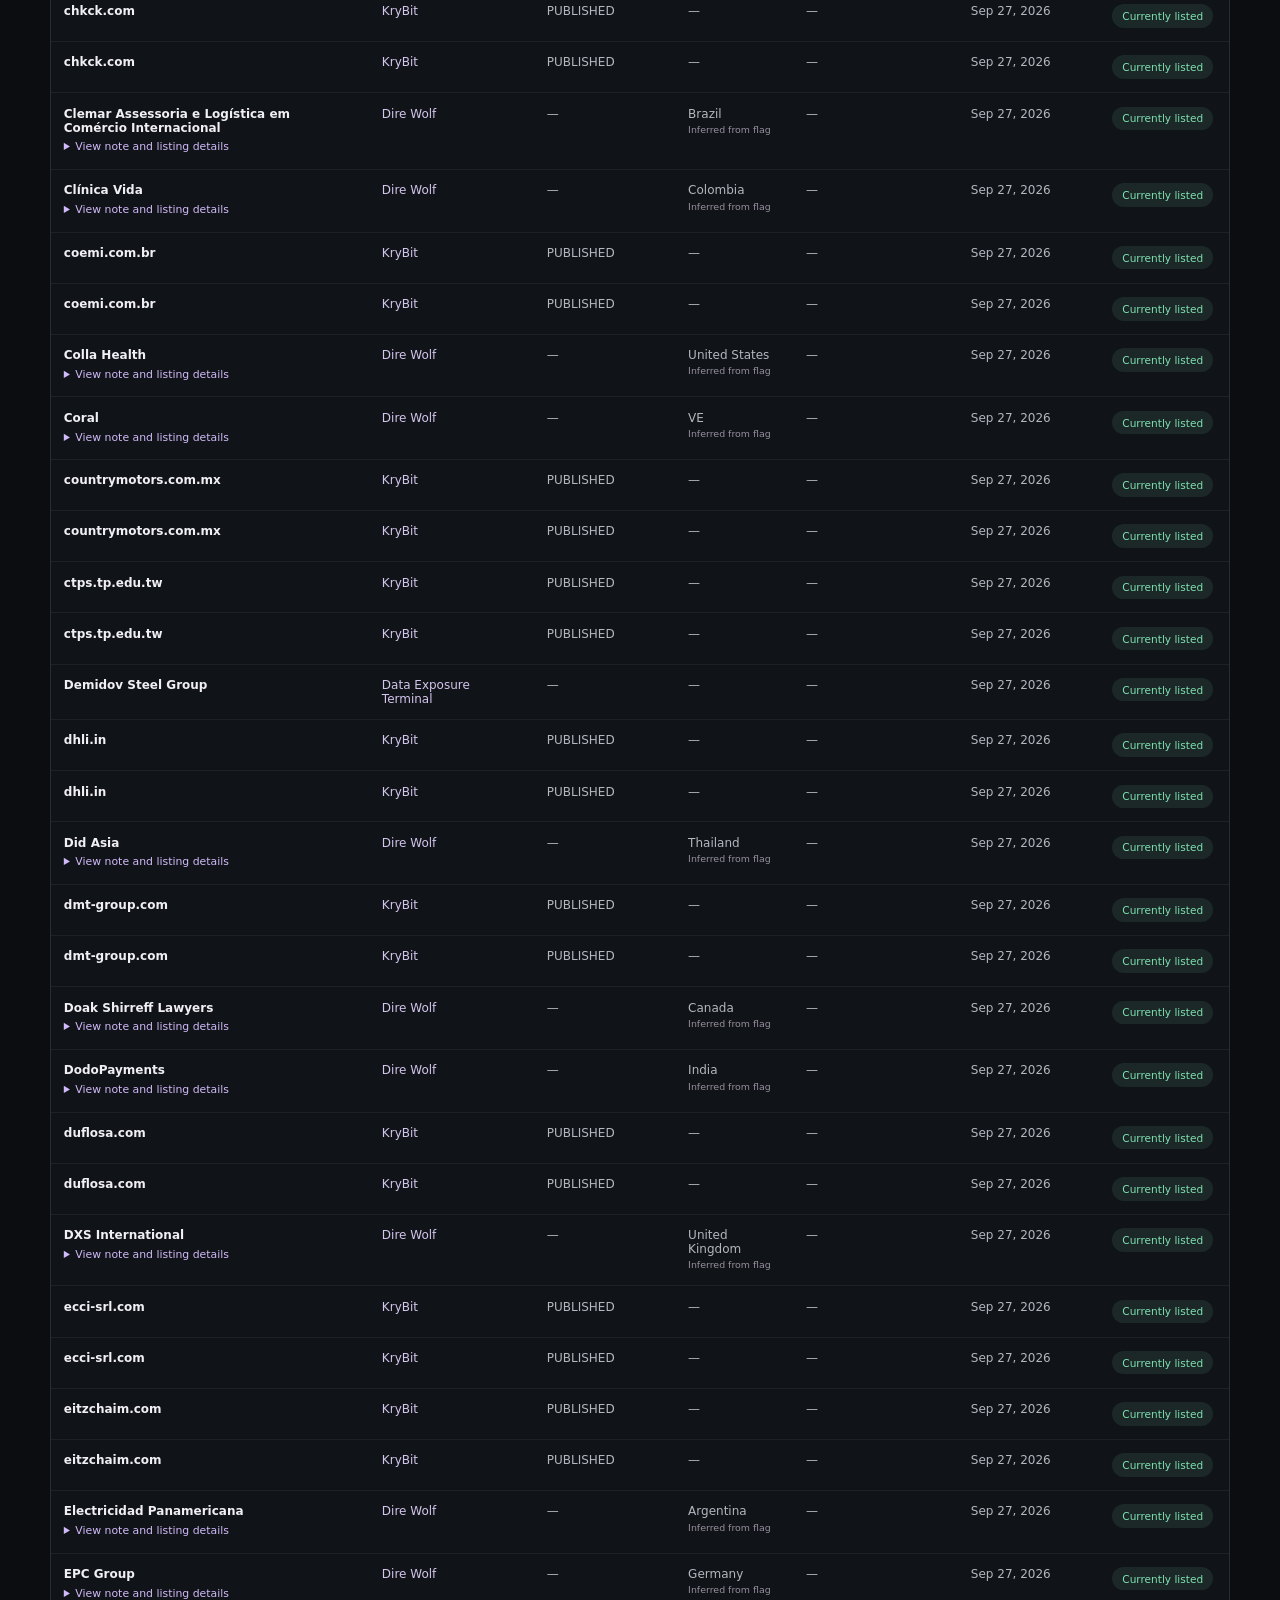
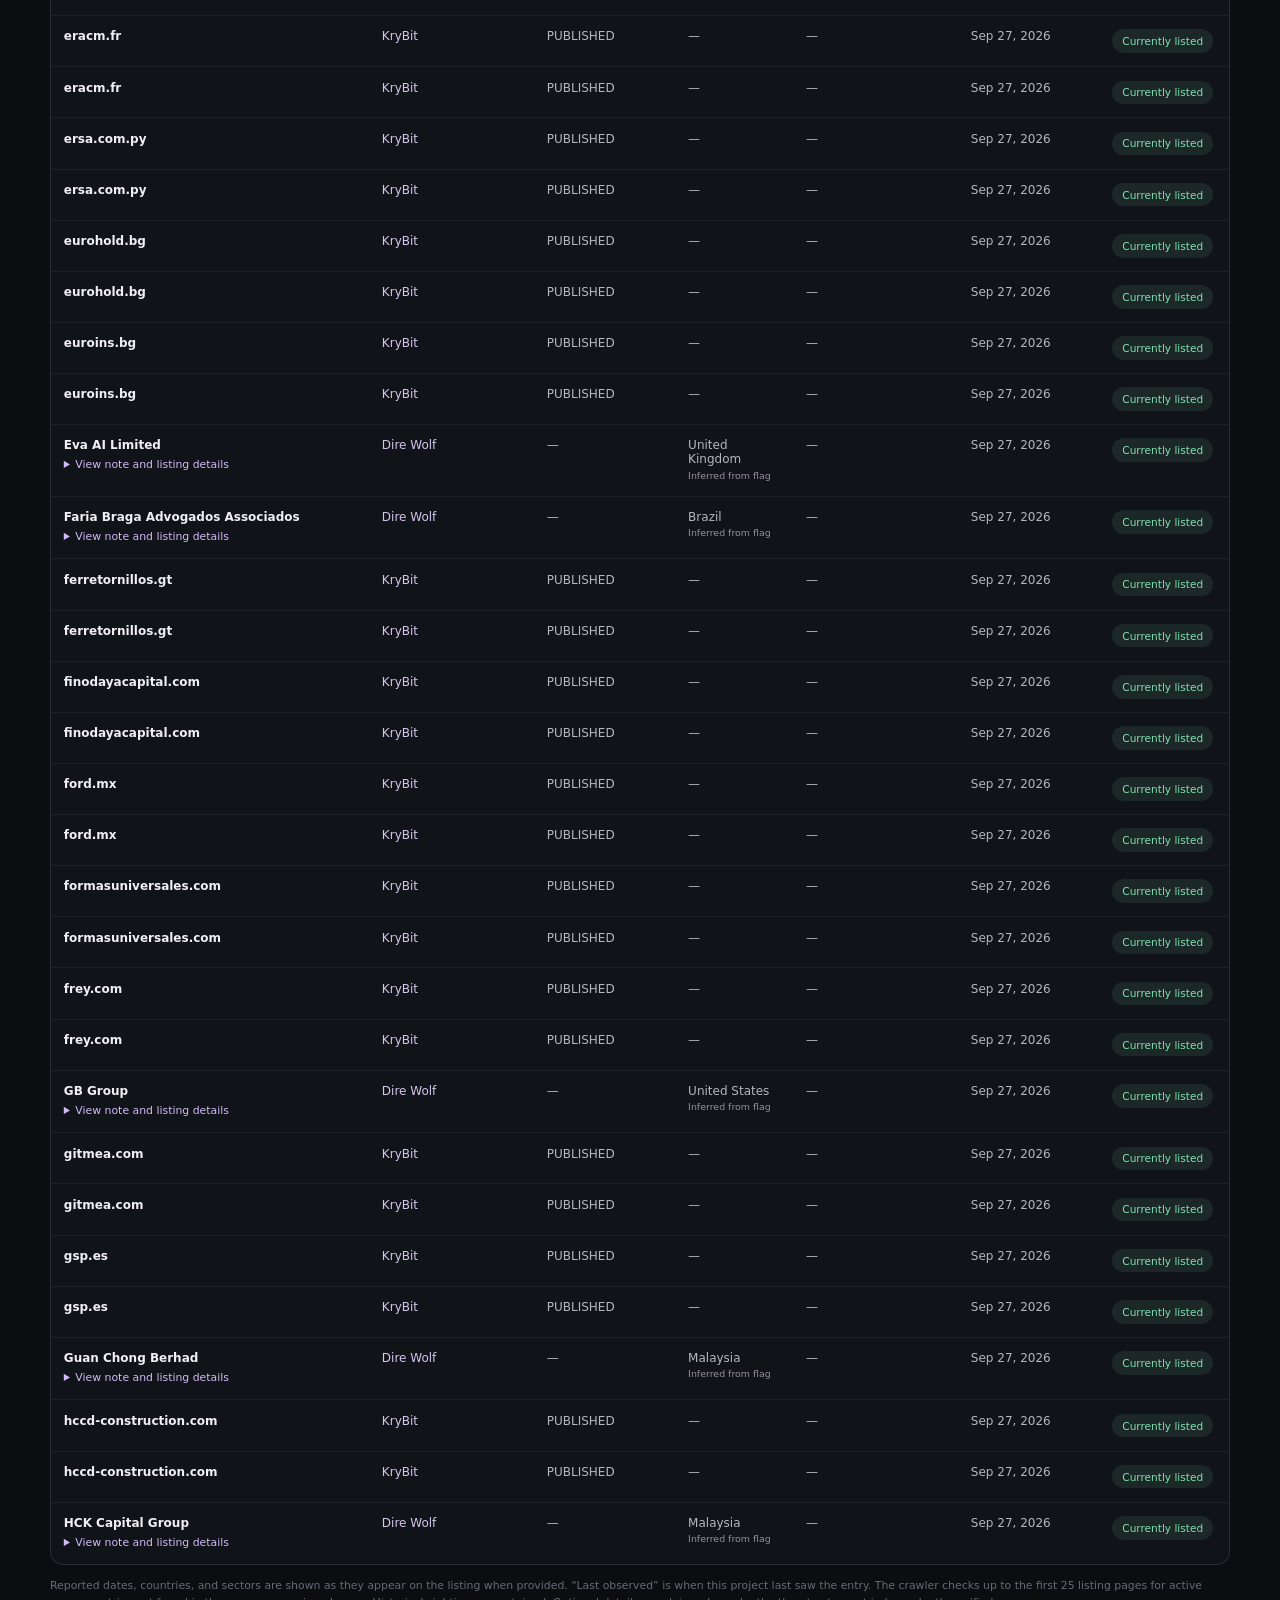
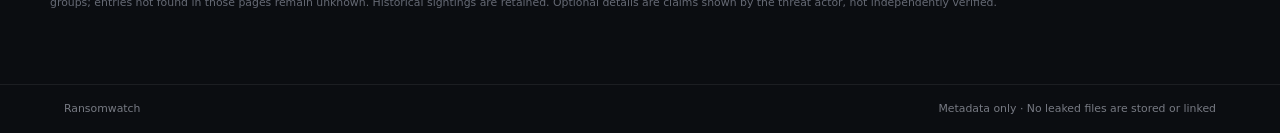
==== commit 5633fd7e: "refactor: update layout and styling for dashboard overview" ====
--- a/site/index.html
+++ b/site/index.html
@@ -18,46 +18,39 @@
     </header>
 
     <main class="page-shell">
-      <section class="intro">
-        <div class="eyebrow"><span class="live-dot"></span> PUBLIC THREAT INTELLIGENCE</div>
-        <h1>Victim claims,<br><span>tracked over time.</span></h1>
-        <p class="intro-copy">A record of organizations named on ransomware group leak sites, gathered from publicly available group and listing information.</p>
-        <p class="claim-note"><strong>Threat actor claims, not confirmation.</strong> Listings are claims published by threat actors. Seeing an organization here does not confirm that a data breach occurred or that data was stolen.</p>
-      </section>
+      <section class="hero-overview" aria-label="Dashboard overview">
+        <div class="intro">
+          <div class="eyebrow"><span class="live-dot"></span> PUBLIC THREAT INTELLIGENCE</div>
+          <h1>Victim claims,<br><span>tracked over time.</span></h1>
+          <p class="intro-copy">A record of organizations named on ransomware group leak sites, gathered from publicly available group and listing information.</p>
+          <p class="claim-note"><strong>Threat actor claims, not confirmation.</strong> Listings are claims published by threat actors. Seeing an organization here does not confirm that a data breach occurred or that data was stolen.</p>
+        </div>
 
-      <section class="metrics" aria-label="Dataset overview">
-        <article class="metric-card">
-          <span class="metric-label">Historical victim claims</span>
-          <strong id="metric-total">—</strong>
-          <span class="metric-foot">Across all tracked groups</span>
-        </article>
-        <article class="metric-card">
-          <span class="metric-label">Currently listed</span>
-          <strong id="metric-listed">—</strong>
-          <span class="metric-foot">On the latest successful crawl</span>
-        </article>
-        <article class="metric-card">
-          <span class="metric-label">Groups tracked</span>
-          <strong id="metric-groups">—</strong>
-          <span class="metric-foot">Across tracked groups</span>
-        </article>
-        <article class="metric-card">
-          <span class="metric-label">Sources tracked</span>
-          <strong id="metric-sources">—</strong>
-          <span class="metric-foot" id="coverage-caption">Coverage status</span>
-        </article>
-      </section>
-
-      <section class="coverage-panel" aria-labelledby="coverage-title">
-        <div class="coverage-heading">
-          <div>
-            <p class="eyebrow">COLLECTION HEALTH</p>
-            <h2 id="coverage-title">Source coverage</h2>
-          </div>
+        <div class="overview-stats">
+          <section class="metrics" aria-label="Dataset overview">
+            <article class="metric-card">
+              <span class="metric-label">Historical victim claims</span>
+              <strong id="metric-total">—</strong>
+              <span class="metric-foot">Across all tracked groups</span>
+            </article>
+            <article class="metric-card">
+              <span class="metric-label">Currently listed</span>
+              <strong id="metric-listed">—</strong>
+              <span class="metric-foot">On the latest successful crawl</span>
+            </article>
+            <article class="metric-card">
+              <span class="metric-label">Groups tracked</span>
+              <strong id="metric-groups">—</strong>
+              <span class="metric-foot">Across tracked groups</span>
+            </article>
+            <article class="metric-card">
+              <span class="metric-label">Sources tracked</span>
+              <strong id="metric-sources">—</strong>
+              <span class="metric-foot">Across tracked groups</span>
+            </article>
+          </section>
           <p id="updated-at" class="updated-at">Loading update time…</p>
         </div>
-        <p id="coverage-summary" class="coverage-summary">Loading crawl status…</p>
-        <div id="coverage-details" class="coverage-details" aria-live="polite"></div>
       </section>
 
       <section class="victims-section" aria-labelledby="victims-title">
@@ -116,11 +109,20 @@
 
         <div id="table-wrap" class="table-wrap" hidden>
           <table>
+            <colgroup>
+              <col class="organization-column">
+              <col class="group-column">
+              <col class="reported-column">
+              <col class="country-column">
+              <col class="sector-column">
+              <col class="observed-column">
+              <col class="state-column">
+            </colgroup>
             <thead>
               <tr>
                 <th scope="col">Organization</th>
                 <th scope="col">Group</th>
-                <th scope="col">Reported</th>
+                <th scope="col">Reported date</th>
                 <th scope="col">Country</th>
                 <th scope="col">Sector</th>
                 <th scope="col">Last observed</th>
--- a/site/styles.css
+++ b/site/styles.css
@@ -75,9 +75,16 @@
   margin: 0 auto;
 }
 
+.hero-overview {
+  display: grid;
+  grid-template-columns: minmax(0, 1.2fr) minmax(390px, 0.9fr);
+  align-items: center;
+  gap: clamp(2rem, 4vw, 4rem);
+  padding: clamp(3rem, 7vw, 6.4rem) 0 2.6rem;
+}
+
 .intro {
-  max-width: 760px;
-  padding: clamp(3rem, 7vw, 6.4rem) 0 2.6rem;
+  min-width: 0;
 }
 
 .eyebrow {
@@ -155,13 +162,11 @@
 
 .metrics {
   display: grid;
-  grid-template-columns: repeat(4, minmax(0, 1fr));
+  grid-template-columns: repeat(2, minmax(0, 1fr));
   gap: 0.8rem;
-  margin-bottom: 1rem;
-}
-
-.metric-card,
-.coverage-panel {
+}
+
+.metric-card {
   border: 1px solid var(--line);
   border-radius: 0.8rem;
   background: linear-gradient(145deg, rgba(28, 30, 38, 0.94), rgba(18, 20, 25, 0.96));
@@ -191,12 +196,10 @@
   font-size: 0.67rem;
 }
 
-.coverage-panel {
-  margin-bottom: 4rem;
-  padding: 1.3rem 1.4rem;
-}
-
-.coverage-heading,
+.overview-stats {
+  min-width: 0;
+}
+
 .section-heading {
   display: flex;
   align-items: end;
@@ -204,14 +207,12 @@
   gap: 1rem;
 }
 
-.coverage-heading h2,
 .section-heading h2 {
   margin: 0;
   font-size: 1.28rem;
   letter-spacing: -0.045em;
 }
 
-.coverage-heading .eyebrow,
 .section-heading .eyebrow {
   margin-bottom: 0.4rem;
 }
@@ -224,19 +225,6 @@
   font-size: 0.67rem;
 }
 
-.coverage-summary {
-  margin: 1rem 0 0.75rem;
-  color: #c2c3ca;
-  font-size: 0.82rem;
-}
-
-.coverage-details {
-  display: flex;
-  flex-wrap: wrap;
-  gap: 0.45rem;
-}
-
-.coverage-chip,
 .state-pill {
   display: inline-flex;
   align-items: center;
@@ -248,10 +236,9 @@
   font-size: 0.66rem;
 }
 
-.coverage-chip strong {
-  color: var(--ink);
-  font-family: ui-monospace, SFMono-Regular, Menlo, monospace;
-  font-weight: 500;
+.updated-at {
+  margin-top: 0.8rem;
+  text-align: right;
 }
 
 .victims-section {
@@ -378,6 +365,7 @@
 
 .table-wrap {
   overflow-x: auto;
+  max-width: 100%;
   border: 1px solid var(--line);
   border-radius: 0.8rem;
   background: rgba(18, 20, 25, 0.8);
@@ -385,9 +373,18 @@
 
 table {
   width: 100%;
+  table-layout: fixed;
   border-collapse: collapse;
   text-align: left;
 }
+
+.organization-column { width: 27%; }
+.group-column { width: 14%; }
+.reported-column { width: 12%; }
+.country-column { width: 10%; }
+.sector-column { width: 14%; }
+.observed-column { width: 12%; }
+.state-column { width: 11%; }
 
 th {
   padding: 0.75rem 0.8rem;
@@ -398,15 +395,17 @@
   font-weight: 400;
   letter-spacing: 0.05em;
   text-transform: uppercase;
-  white-space: nowrap;
+  overflow-wrap: anywhere;
 }
 
 td {
+  min-width: 0;
   padding: 0.83rem 0.8rem;
   border-top: 1px solid rgba(255, 255, 255, 0.055);
   color: #b5b7c0;
   font-size: 0.75rem;
   vertical-align: top;
+  overflow-wrap: anywhere;
 }
 
 tbody tr:hover {
@@ -414,7 +413,6 @@
 }
 
 .organization-cell {
-  min-width: 180px;
   color: #f0eff4;
   font-weight: 600;
 }
@@ -424,7 +422,7 @@
 }
 
 .organization-cell details summary {
-  max-width: 190px;
+  max-width: 100%;
   color: #d1bafa;
   cursor: pointer;
   font-size: 0.68rem;
@@ -433,18 +431,17 @@
 }
 
 .group-cell {
-  min-width: 130px;
   color: #d3c5ed;
 }
 
 .date-cell {
-  min-width: 120px;
-  white-space: nowrap;
+  white-space: normal;
 }
 
 .state-pill {
   border-color: transparent;
-  white-space: nowrap;
+  white-space: normal;
+  overflow-wrap: normal;
 }
 
 .state-pill.listed {
@@ -471,7 +468,7 @@
 
 .claim-details-list {
   margin: 0.65rem 0 0;
-  min-width: 180px;
+  min-width: 0;
 }
 
 .claim-details-list dt {
@@ -536,12 +533,25 @@
 }
 
 @media (max-width: 860px) {
+  .hero-overview {
+    grid-template-columns: minmax(0, 1fr);
+    gap: 1.8rem;
+  }
+
+  .updated-at {
+    text-align: left;
+  }
+
   .metrics {
     grid-template-columns: repeat(2, minmax(0, 1fr));
   }
 
   .filters {
     grid-template-columns: repeat(3, minmax(0, 1fr));
+  }
+
+  table {
+    min-width: 760px;
   }
 
   .search-field {
@@ -560,8 +570,13 @@
     width: min(100% - 2rem, 1180px);
   }
 
+  .hero-overview {
+    padding-top: 3rem;
+    padding-bottom: 2rem;
+  }
+
   .intro {
-    padding-top: 3rem;
+    padding: 0;
   }
 
   .metrics {
@@ -575,16 +590,6 @@
 
   .metric-card strong {
     font-size: 1.55rem;
-  }
-
-  .coverage-panel {
-    margin-bottom: 3rem;
-    padding: 1rem;
-  }
-
-  .coverage-heading {
-    align-items: start;
-    flex-direction: column;
   }
 
   .filters {
